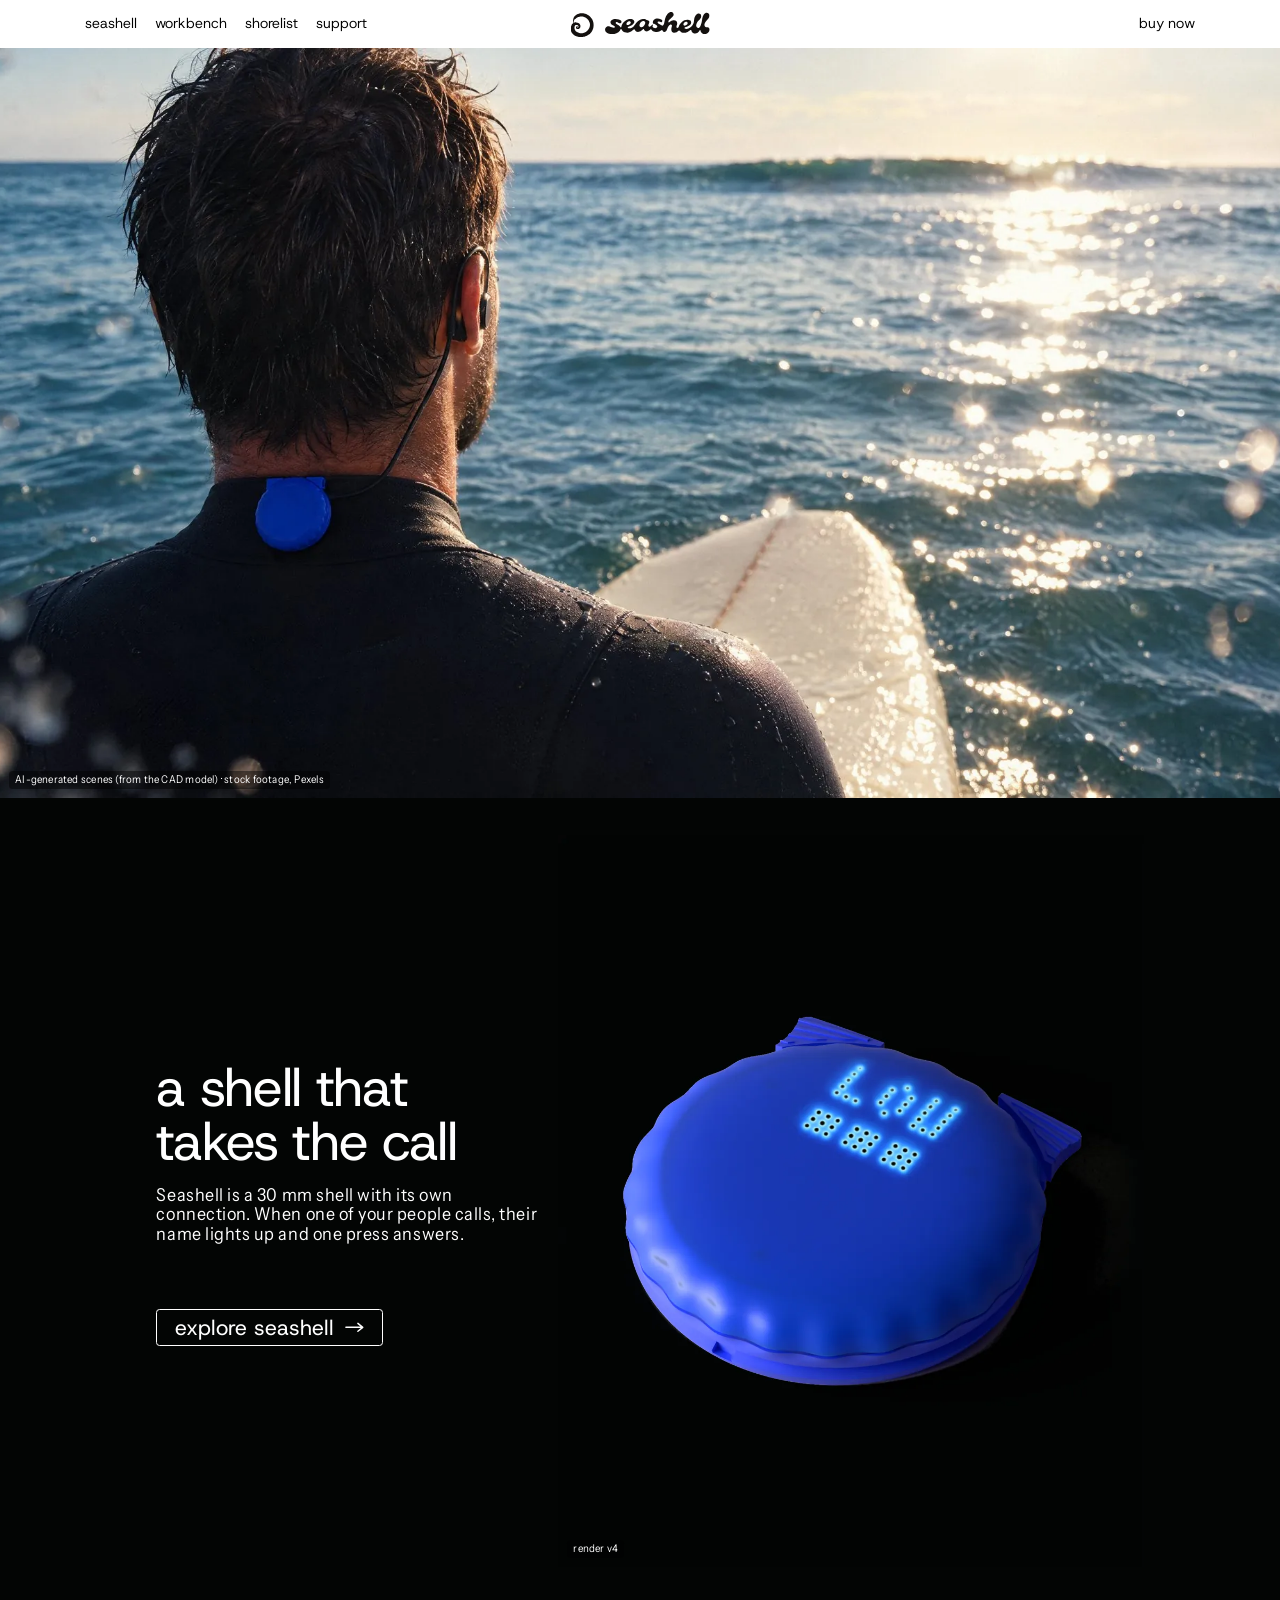
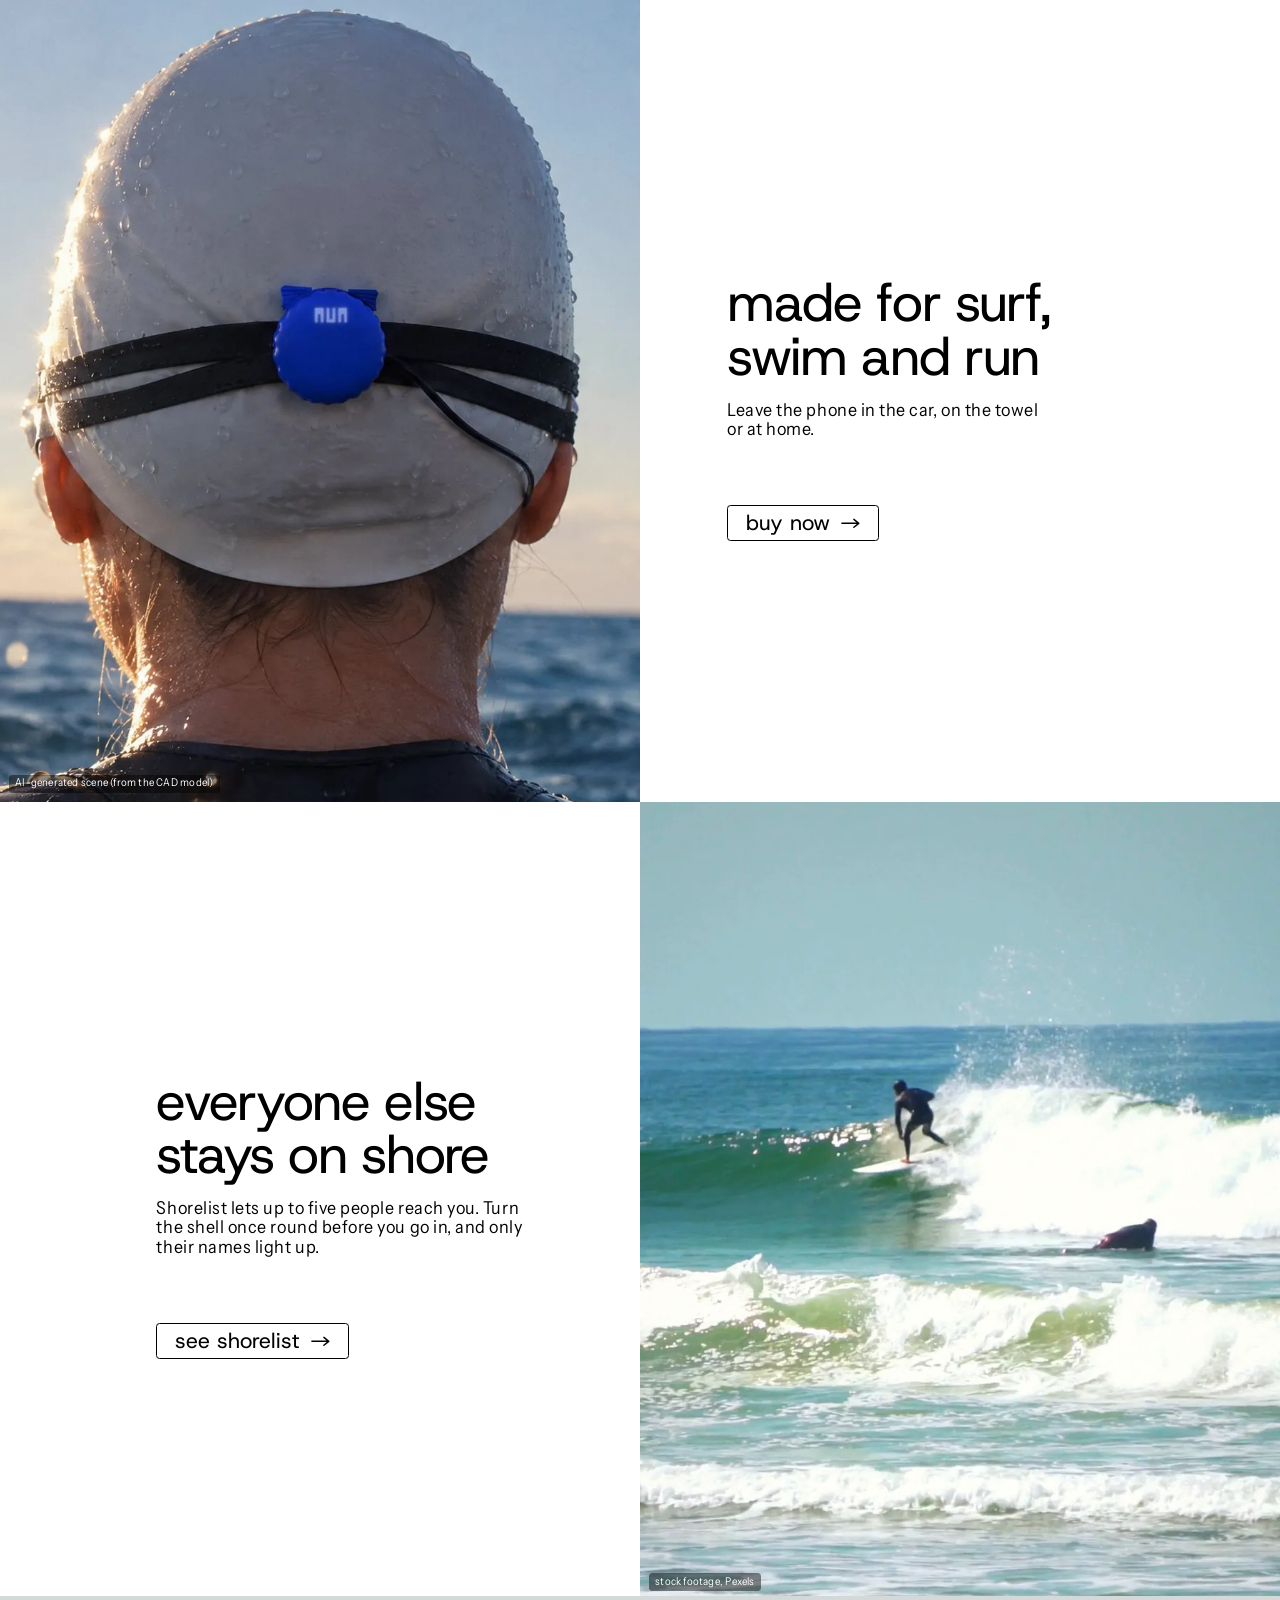
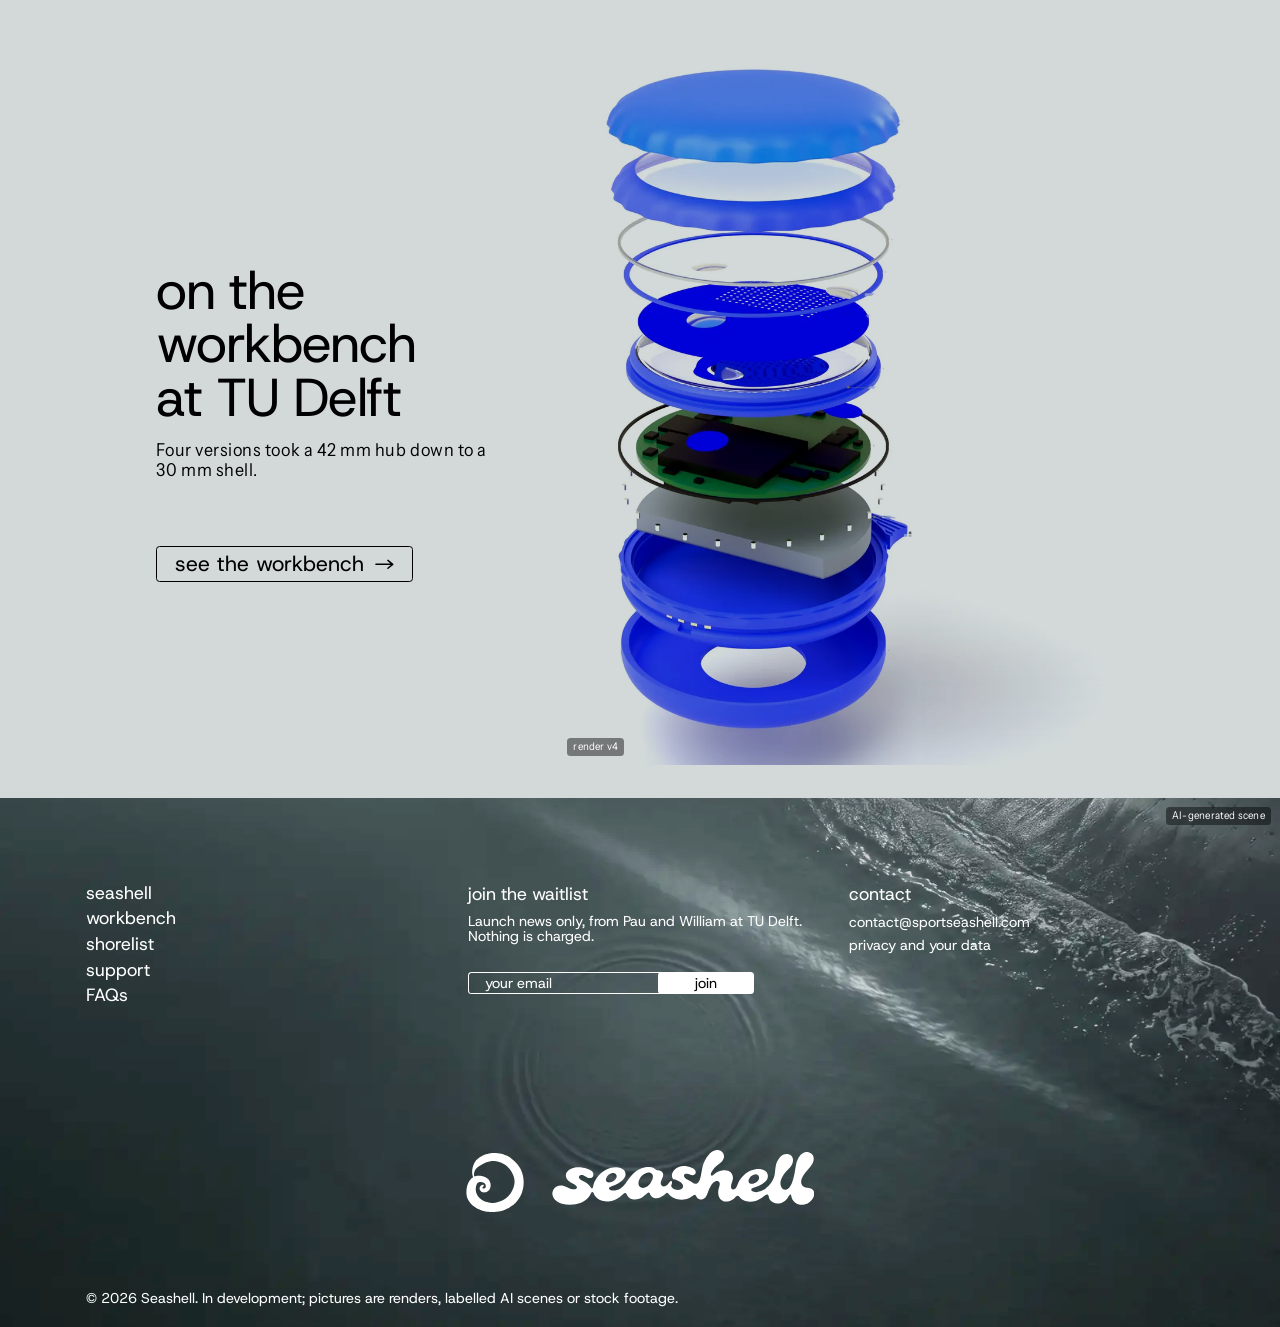
==== index.html @ b4db190c "Site v1 polish: product-first hero, v4 moves, palm still, privacy note, contact, og/404/favicon Co-A" ====
<!doctype html>
<html lang="en">
<head>
<meta charset="utf-8">
<meta name="viewport" content="width=device-width, initial-scale=1">
<title>Seashell, a shell that takes the call</title>
<meta name="description" content="A 30 mm shell with its own connection: calls from the people you name, a help call that rings the contact you chose, music. Made for surf, swim and run. In development at TU Delft.">
<meta property="og:type" content="website">
<meta property="og:site_name" content="Seashell">
<meta property="og:url" content="http://sportseashell.com/">
<meta property="og:title" content="Seashell, a shell that takes the call">
<meta property="og:description" content="A 30 mm shell with its own connection: calls from the people you name, a help call that rings the contact you chose, music. Made for surf, swim and run. In development at TU Delft.">
<meta property="og:image" content="http://sportseashell.com/img/og.jpg">
<meta property="og:image:width" content="1200">
<meta property="og:image:height" content="630">
<meta property="og:image:alt" content="A surfer from behind, the Seashell on his wetsuit collar with NOOR lit in its dots (AI-generated scene from our CAD model)">
<meta name="twitter:card" content="summary_large_image">
<link rel="icon" href="brand/favicon.ico" sizes="16x16 32x32 48x48">
<link rel="icon" href="brand/favicon.svg" type="image/svg+xml">
<link rel="apple-touch-icon" href="brand/apple-touch-180.png">
<link rel="preconnect" href="https://fonts.googleapis.com">
<link rel="preconnect" href="https://fonts.gstatic.com" crossorigin>
<link rel="stylesheet" href="https://fonts.googleapis.com/css2?family=Host+Grotesk:wght@300..800&family=Instrument+Sans:ital,wdth,wght@0,75..100,400..700&display=swap">
<link rel="stylesheet" href="css/site.css">
<link rel="stylesheet" href="css/pages.css">
<script src="js/config.js"></script>
<script src="js/store.js"></script>
</head>
<body data-view="home">
<div class="veil" aria-hidden="true"></div>
<a class="skip" href="#main">Skip to content</a>
<header class="hd">
  <nav class="nav" aria-label="Site">
    <a href="seashell.html" >seashell</a>
    <a href="workbench.html" >workbench</a>
    <a href="shorelist.html" >shorelist</a>
    <a href="support.html" >support</a>
  </nav>
  <a class="logo" href="index.html" aria-label="Seashell, home"><img src="brand/lockup.svg" alt="" width="156" height="28"></a>
  <a class="buy" href="#waitlist" data-buy="nav">buy now</a>
</header>
<div class="mh">
  <div class="mbar" aria-live="polite"><span>designed in Delft</span><span hidden>waitlist only, nothing charged</span></div>
  <div class="mhead">
    <button class="burger" type="button" aria-label="menu" aria-expanded="false" aria-controls="menu">
      <svg viewBox="0 0 24 18" aria-hidden="true"><path d="M1 1h22M1 9h22M1 17h22" stroke="currentColor" stroke-width="1.6" stroke-linecap="round"/></svg>
    </button>
    <a class="logo" href="index.html" aria-label="Seashell, home"><img src="brand/lockup.svg" alt="" width="156" height="28"></a>
    <a class="buy" href="#waitlist" data-buy="nav">buy</a>
  </div>
</div>
<main id="main" class="site">
<section class="sec" id="hero" style="--sh:898; --mh:728">
  <h1 class="sr">Seashell, a shell that takes the call</h1>
  <div class="hero-poster" data-film="hero">
    <img class="only-d" src="img/home-hero.webp" alt="A surfer from behind in the sea, the shell on his wetsuit collar" width="1920" height="1080" fetchpriority="high">
    <img class="only-m" src="img/home-hero-m.webp" alt="The same surfer, upright" width="720" height="1280">
    <video class="hero-film" data-hero autoplay muted loop playsinline preload="auto" aria-label="Silent film, 14 seconds: NOOR, MUM and JO light up on the shells of a surfer, a swimmer and a runner; one press answers each call; the surfer rides his wave and the swimmer swims on. Everyone else stays on shore.">
      <source src="media/hero-loop-m.mp4" type="video/mp4" media="(max-width: 989px)">
      <source src="media/hero-loop.mp4" type="video/mp4">
    </video>
    <span class="lab">AI-generated scenes (from the CAD model) · stock footage, Pexels</span>
  </div>
</section>

<section class="sec door dark" id="door-1" style="--sh:902; --mh:724">
  <div class="a noh copy" style="--x:176; --y:296; --w:430; --hw:424; --pw:429">
    <h2 class="h60 m40">a shell that takes the call</h2>
    <p class="b20 only-d">Seashell is a 30 mm shell with its own connection. When one of your people calls, their name lights up and one press answers.</p>
    <a class="cta" href="seashell.html">explore seashell <svg class="arw" viewBox="0 0 22 12" aria-hidden="true"><path d="M1 6h18.5M14.5 1.5 20 6l-5.5 4.5" fill="none" stroke="currentColor" stroke-width="1.6" stroke-linecap="round" stroke-linejoin="round"/></svg></a>
  </div>
  <div class="a pic-side" style="--x:628; --y:41; --w:659; --h:824">
    <img src="img/home-door1.webp" alt="The shell from three quarters, a name lit in its hidden dots" width="1100" height="1375" loading="lazy">
    <span class="lab">render v4</span>
  </div>
</section>

<section class="sec door" id="door-2" style="--sh:902; --mh:868">
  <div class="a noh copy" style="--x:818; --y:311; --w:372; --hw:372; --pw:372">
    <h2 class="h60">made for surf, swim and run</h2>
    <p class="b20">Leave the phone in the car, on the towel or at home.</p>
    <a class="cta only-d" href="#waitlist" data-buy="door-2">buy now <svg class="arw" viewBox="0 0 22 12" aria-hidden="true"><path d="M1 6h18.5M14.5 1.5 20 6l-5.5 4.5" fill="none" stroke="currentColor" stroke-width="1.6" stroke-linecap="round" stroke-linejoin="round"/></svg></a>
  </div>
  <div class="a pic-side" style="--x:0; --y:0; --w:720; --h:902">
    <img class="only-d" src="img/home-door2.webp" alt="A swimmer from behind in the sea at sunrise, MUM on the shell on her goggle strap" width="900" height="1125" loading="lazy">
    <img class="only-m" src="img/home-door2-m.webp" alt="The same swimmer, cut upright" width="800" height="1509" loading="lazy">
    <span class="lab">AI-generated scene (from the CAD model)</span>
  </div>
  <a class="cta only-m cta-m" href="#waitlist" data-buy="door-2">buy now <svg class="arw" viewBox="0 0 22 12" aria-hidden="true"><path d="M1 6h18.5M14.5 1.5 20 6l-5.5 4.5" fill="none" stroke="currentColor" stroke-width="1.6" stroke-linecap="round" stroke-linejoin="round"/></svg></a>
</section>

<section class="sec door over centre" id="door-3" style="--sh:894; --mh:580">
  <div class="a noh copy" style="--x:176; --y:307; --w:503; --hw:503; --pw:429">
    <h2 class="h60"><span class="only-d">everyone else stays on shore</span><span class="only-m">shorelist</span></h2>
    <p class="b20"><span class="only-d">Shorelist lets up to five people reach you. Turn the shell once round before you go in, and only their names light up.</span><span class="only-m">Name up to five people. Only they get through; everyone else stays on shore.</span></p>
    <a class="cta" href="shorelist.html">see shorelist <svg class="arw" viewBox="0 0 22 12" aria-hidden="true"><path d="M1 6h18.5M14.5 1.5 20 6l-5.5 4.5" fill="none" stroke="currentColor" stroke-width="1.6" stroke-linecap="round" stroke-linejoin="round"/></svg></a>
  </div>
  <div class="a pic-side" style="--x:720; --y:-2; --w:720; --h:900">
    <img class="only-d" src="img/home-door3.webp" alt="A surfer rides a small clean wave, far out" width="1000" height="1250" loading="lazy">
    <img class="only-m" src="img/home-door3-m.webp" alt="A surfer on a small clean wave" width="900" height="675" loading="lazy">
    <span class="lab">stock footage, Pexels</span>
  </div>
</section>

<section class="sec door grey" id="door-4" style="--sh:902; --mh:652">
  <div class="a noh copy" style="--x:176; --y:301; --w:432; --hw:432; --pw:372">
    <h2 class="h60 m40"><span class="only-d">on the workbench at TU Delft</span><span class="only-m">made at TU Delft</span></h2>
    <p class="b20 only-d">Four versions took a 42 mm hub down to a 30 mm shell.</p>
    <a class="cta" href="workbench.html"><span class="only-d">see the workbench</span><span class="only-m">look inside</span> <svg class="arw" viewBox="0 0 22 12" aria-hidden="true"><path d="M1 6h18.5M14.5 1.5 20 6l-5.5 4.5" fill="none" stroke="currentColor" stroke-width="1.6" stroke-linecap="round" stroke-linejoin="round"/></svg></a>
  </div>
  <div class="a pic-side" style="--x:628; --y:41; --w:659; --h:824">
    <img class="only-d" src="img/home-door4.webp" alt="The shell taken apart: cap, window, board, cell and body in a column" width="1000" height="1250" loading="lazy">
    <img class="only-m" src="img/home-door4-m.webp" alt="The shell taken apart, upright" width="700" height="1244" loading="lazy">
    <span class="lab">render v4</span>
  </div>
</section>
</main>
<footer class="ft ">
  <img class="bg" src="img/footer.webp" alt="" loading="lazy" width="1600" height="1067">
  <div class="shade"></div>
  <span class="lab top right">AI-generated scene</span>
  <nav class="links" aria-label="Footer">
    <a href="seashell.html">seashell</a>
    <a href="workbench.html">workbench</a>
    <a href="shorelist.html">shorelist</a>
    <a href="support.html">support</a>
    <a href="faqs.html">FAQs</a>
  </nav>
  <div class="col2">
    <h2>join the waitlist</h2>
    <p class="line"><span class="only-d">Launch news only, from Pau and William at TU Delft. Nothing is charged.</span><span class="only-m">Launch news only, from Pau and William at TU Delft.</span></p>
    <form class="ft-form" novalidate>
      <label class="sr" for="ft-email">your email</label>
      <input id="ft-email" name="email" type="email" autocomplete="email" inputmode="email" placeholder="your email" required>
      <p class="hp" aria-hidden="true"><label for="ft-website">Leave this empty</label><input id="ft-website" name="website" type="text" tabindex="-1" autocomplete="off"></p>
      <button type="submit">join</button>
    </form>
    <p class="msg" role="status" aria-live="polite"></p>
  </div>
  <div class="col3">
    <h2>contact</h2>
    <div class="legal">
      <a class="only-d" href="mailto:contact@sportseashell.com">contact@sportseashell.com</a>
      <a href="#yourdata" data-yourdata>privacy and your data</a>
    </div>
  </div>
  <a class="lock" href="index.html" aria-label="Seashell, home"><img src="brand/lockup-white.svg" alt="" width="391" height="70" loading="lazy"></a>
  <small>© 2026 Seashell. In development; pictures are renders, labelled AI scenes or stock footage.</small>
</footer>
<div class="menu" id="menu" role="dialog" aria-modal="true" aria-label="menu" hidden>
  <div class="back" data-menu-close></div>
  <div class="panel">
    <button class="close" type="button" aria-label="close" data-menu-close>
      <svg viewBox="0 0 22 22" aria-hidden="true"><path d="M2 2l18 18M20 2L2 20" stroke="currentColor" stroke-width="1.5" stroke-linecap="round"/></svg>
    </button>
    <ul>
      <li><a href="seashell.html">seashell</a></li>
      <li><a href="workbench.html">workbench</a></li>
      <li><a href="shorelist.html">shorelist</a></li>
      <li><a href="journal/index.html">journal</a></li>
      <li><a href="support.html">support</a></li>
    </ul>
  </div>
</div>
<dialog class="box" id="waitlist" aria-labelledby="soon-title">
  <div class="in">
    <div class="top">
      <h2 class="h32" id="soon-title">coming soon</h2>
      <button class="x" type="button" data-close aria-label="close"><svg viewBox="0 0 18 18" aria-hidden="true"><path d="M2 2l14 14M16 2L2 16" stroke="currentColor" stroke-width="1.6" stroke-linecap="round"/></svg></button>
    </div>
    <p class="lead b18">Seashell is in development. Pre-order is planned for 2027, after the sea test and the supplier quotes. Leave your email and we tell you first.</p>
    <form id="waitlist-form" method="post" novalidate>
      <label for="email">email</label>
      <div class="row">
        <input class="field" id="email" name="email" type="email" autocomplete="email" inputmode="email" required aria-describedby="waitlist-msg" placeholder="name@example.com">
        <button class="btn-buy" type="submit">join the waitlist</button>
      </div>
      <p class="hp" aria-hidden="true"><label for="website">Leave this empty</label><input id="website" name="website" type="text" tabindex="-1" autocomplete="off"></p>
      <p class="msg" id="waitlist-msg" role="status" aria-live="polite"></p>
    </form>
    <noscript><p class="b16">The waitlist form needs JavaScript. Turn it on and reload this page to join.</p></noscript>
    <p class="consent">Pau Adell and William Roskaer (Seashell, TU Delft) store your email, the time, your browser and the page you came from, only to send launch news. Nothing is charged or sold. To see or delete your data, write to <a href="mailto:contact@sportseashell.com">contact@sportseashell.com</a>.</p>
    <div class="done">
      <h3 class="h24" tabindex="-1">You're on the list.</h3>
      <p class="b18">We write when pre-order opens. Until then, nothing.</p>
    </div>
  </div>
</dialog>
<dialog class="box" id="yourdata" aria-labelledby="yd-title">
  <div class="in">
    <div class="top">
      <h2 class="h32" id="yd-title">your data</h2>
      <button class="x" type="button" data-close aria-label="close"><svg viewBox="0 0 18 18" aria-hidden="true"><path d="M2 2l14 14M16 2L2 16" stroke="currentColor" stroke-width="1.6" stroke-linecap="round"/></svg></button>
    </div>
    <p class="b18">Pau Adell and William Roskaer (Seashell, TU Delft) store your email, the time, your browser and the page you came from, only to send launch news. Nothing is charged or sold.</p>
    <p class="b18">To see or delete your data, write to <a href="mailto:contact@sportseashell.com">contact@sportseashell.com</a>.</p>
    <p class="consent">Page views and buy-now clicks are counted without your name and without cookies, in our database (Supabase): the page, the link you came from and its campaign tags, your browser, its language and window size, and a random number for this visit. The fonts load from Google Fonts.</p>
  </div>
</dialog>
<script src="js/main.js"></script>
</body>
</html>
---- css/site.css ----
/* Seashell site v1 (step 897). Written from scratch to the layout measurements of step 895.
   Own code, text, pictures and fonts.

   Units: 1rem = 10px on the design frames. Desktop (>= 990px) is a 1440 frame that scales with the
   window (1rem = 100vw / 144); phone (< 990px) is a 390 frame, at most 440 wide (1rem = width / 39).
   Desktop placement: elements with class .a sit on the frame at --x / --y (rem from the section's
   top-left) with width --w and height --h, as the measured boxes did. On the phone the same elements
   flow in reading order; .ma places one absolutely with --mx / --my / --mw / --mh. */

:root {
  --black: #000000;          /* text, lines, buttons (measured) */
  --white: #FFFFFF;          /* page, header (measured) */
  --dark: #030504;           /* the dark door (measured) */
  --film: #111111;           /* film band (measured) */
  --grey-door: #D3D9D9;      /* design door, desktop (measured) */
  --grey-door-m: #D5DBDB;    /* design door, phone (measured) */
  --rule: #777777;           /* spec rules (measured) */
  --meta: #595959;           /* small metadata (measured) */
  --quiet: #707070;          /* inactive titles (measured) */
  --panel: #EEEEEE;          /* panels (measured) */
  --swatch-line: #D9D9D9;    /* swatch hairline (measured) */
  --accent: #2B4DFF;         /* berry: the one accent colour */
  --glow: #C4C7FF;           /* lit dots on berry (BRAND.md) */
  --nb: "Host Grotesk", Arial, sans-serif;      /* for NB International Pro (SPEC.md 5) */
  --pp: "Instrument Sans", Arial, sans-serif;   /* for PP Neue Montreal, at 92 % width */
  --ease: cubic-bezier(0.22, 0.61, 0.36, 1);
  --ease-drawer: cubic-bezier(0.22, 1, 0.36, 1);
}

*, *::before, *::after { box-sizing: border-box; }
html { font-size: 10px; -webkit-text-size-adjust: 100%; }
@media (min-width: 990px) { html { font-size: calc(100vw / 144); } }
@media (max-width: 989px) { html { font-size: calc(min(100vw, 440px) / 39); } }

body {
  margin: 0; background: var(--white); color: var(--black);
  font-family: var(--pp); font-stretch: 92%; font-weight: 400; font-size: 1.6rem; line-height: 1.2;
  -webkit-font-smoothing: antialiased; overflow-x: clip;
}
img, video, svg { display: block; max-width: none; }
a { color: inherit; text-decoration: none; }
button { font: inherit; color: inherit; background: none; border: 0; padding: 0; cursor: pointer; }
h1, h2, h3, h4, p, ul, ol, figure, blockquote, dl, dd { margin: 0; padding: 0; }
ul, ol { list-style: none; }
.sr { position: absolute !important; width: 1px; height: 1px; overflow: hidden; clip: rect(0 0 0 0); white-space: nowrap; }
.skip { position: absolute; left: -999rem; top: 0; z-index: 2000; background: var(--black); color: var(--white); padding: 1rem 1.6rem; font: 400 1.5rem var(--nb); }
.skip:focus { left: 1rem; top: 1rem; }
:focus-visible { outline: 2px solid var(--accent); outline-offset: 2px; }

/* ---------- type (SPEC.md 4; NB -> Host Grotesk, PP -> Instrument Sans 92 %) ---------- */
.h120 { font: 400 12rem/0.9 var(--nb); letter-spacing: -0.03em; }
.h100 { font: 350 10rem/0.9 var(--nb); letter-spacing: -0.05em; }
.h80  { font: 350 8rem/0.9 var(--nb); letter-spacing: -0.05em; }
.h60  { font: 400 6rem/1 var(--nb); letter-spacing: -0.025em; }
.h60l { font: 350 6rem/0.9 var(--nb); letter-spacing: -0.025em; }
.h40  { font: 400 4rem/1 var(--nb); letter-spacing: -0.025em; }
.h40l { font: 350 4rem/1 var(--nb); letter-spacing: -0.03em; }
.h32  { font: 400 3.2rem/1 var(--nb); }
.h30  { font: 400 3rem/1.1 var(--nb); }
.h30l { font: 300 3rem/1.2 var(--nb); letter-spacing: -0.025em; }
.h30b { font: 350 3rem/1 var(--nb); letter-spacing: -0.025em; }
.h28  { font: 400 2.8rem/1 var(--nb); letter-spacing: -0.025em; }
.h24  { font: 400 2.4rem/1.1 var(--nb); }
.h24l { font: 350 2.4rem/1.1 var(--nb); }
.h24t { font: 300 2.4rem/1 var(--nb); }
.b20  { font-family: var(--pp); font-stretch: 92%; font-size: 2rem; line-height: 1.1; letter-spacing: 0.03em; }
.b18  { font-family: var(--pp); font-stretch: 92%; font-size: 1.8rem; line-height: 1.2; letter-spacing: 0.033em; }
.b16  { font-family: var(--pp); font-stretch: 92%; font-size: 1.6rem; line-height: 1.2; letter-spacing: 0.02em; }
.n18  { font: 400 1.8rem/1.1 var(--nb); letter-spacing: 0.033em; }
.n16  { font: 400 1.6rem/1.1 var(--nb); }
.count { font: 400 1.4rem/1.214 var(--nb); letter-spacing: 0.17em; }
.k    { font-family: var(--pp); font-stretch: 92%; font-size: 1.4rem; line-height: 1.5; letter-spacing: 0.043em; color: var(--meta); }
.white { color: var(--white); }
.u { text-decoration: underline; text-underline-offset: 0.25em; text-decoration-thickness: 1px; }
/* no single word alone on a last line (review-v4, fix 9): headings balance their lines, text avoids short last lines */
h1, h2, h3 { text-wrap: balance; }
p, li, dd, figcaption { text-wrap: pretty; }
/* the desktop worn heading's second line sits just above the rail: balanced, it would reach the first picture */
@media (min-width: 990px) { .worn h2 { text-wrap: wrap; } }
/* the phone titles are a 60 px span inside an h80 / h100 heading; the heading's own 72 to 90 px strut set the line
   pitch, so give the heading the span's size and leading (review-v4, fix 4: 60 px at 0.9, as the spec's phone titles) */
@media (max-width: 989px) {
  .h80:has(> span.h60), .h100:has(> span.h60) { font-size: 6rem; line-height: 0.9; }
}

/* ---------- visibility per frame ---------- */
@media (min-width: 990px) { .only-m { display: none !important; } }
@media (max-width: 989px) { .only-d { display: none !important; } }

/* ---------- the frames ---------- */
.site { position: relative; }
@media (max-width: 989px) { .site { max-width: 39rem; margin: 0 auto; } }
.sec { position: relative; overflow: clip; }
/* --sh, --x, --y, --w, --h are the measured px at 1440 (1 px = 0.1rem on the frame) */
@media (min-width: 990px) {
  .sec { height: calc(var(--sh) * 0.1rem); }
  .sec.auto { height: auto; min-height: calc(var(--sh) * 0.1rem); }
  .a { position: absolute; left: calc(var(--x, 0) * 0.1rem); top: calc(var(--y, 0) * 0.1rem);
       width: calc(var(--w) * 0.1rem); height: calc(var(--h) * 0.1rem); }
  .a.r { left: auto; right: calc(var(--x) * 0.1rem); }
  .a.noh { height: auto; }
  .fill { position: absolute; inset: 0; width: 100%; height: 100%; }
}
@media (max-width: 989px) {
  .sec { min-height: calc(var(--mh, 0) * 0.1rem); }
  .ma { position: absolute; left: calc(var(--mx, 0) * 0.1rem); top: calc(var(--my, 0) * 0.1rem);
        width: calc(var(--mw) * 0.1rem); height: calc(var(--mhh) * 0.1rem); }
  .mfill { position: absolute; inset: 0; width: 100%; height: 100%; }
  .gut { padding-left: 1.77rem; padding-right: 1.77rem; }
}
.cover { object-fit: cover; width: 100%; height: 100%; }
.contain { object-fit: contain; width: 100%; height: 100%; }
.pic { position: relative; overflow: hidden; background: var(--panel); }
/* a placed picture keeps its measured box on the desktop frame: .pic (and .rail, .phone-sketch, .buybox .slides)
   come after .a with the same weight and would put it back into the flow (review-v2, fix 1) */
@media (min-width: 990px) { .sec .a.pic, .sec .a.rail, .sec .a.phone-sketch { position: absolute; } }
.pic > img, .pic > video { width: 100%; height: 100%; object-fit: cover; }
.pic.dark { background: var(--film); }
.pic.none { background: transparent; }

/* every picture says what it is (fit map rule 4) */
.lab { position: absolute; left: 1rem; bottom: 1rem; z-index: 2; padding: 0.3rem 0.7rem; border-radius: 0.4rem;
       background: rgba(0, 0, 0, 0.45); color: var(--white); font: 400 1.2rem/1.2 var(--pp); font-stretch: 92%; letter-spacing: 0.02em; pointer-events: none; }
.lab.top { bottom: auto; top: 1rem; }
.lab.right { left: auto; right: 1rem; }
@media (max-width: 989px) { .lab { font-size: 1.1rem; left: 0.8rem; bottom: 0.8rem; } }

/* lazy pictures fade in (0.3 s) and pulse while loading (2 s), as measured */
.js img[loading="lazy"] { opacity: 0; transition: opacity 0.3s ease-in-out; }
.js img[loading="lazy"].is-in { opacity: 1; }
.js .pic.is-loading { animation: pulse 2s ease-in-out infinite; }
@keyframes pulse { 50% { background-color: #e4e4e4; } }

/* ---------- controls (SPEC.md 8) ---------- */
.cta { display: inline-flex; align-items: center; gap: 1.2rem; height: 4.1rem; padding: 0 2rem; border: 1px solid currentColor;
       border-radius: 0.4rem; font: 400 2.4rem/1 var(--nb); white-space: nowrap; }
.cta .arw { width: 2.2rem; height: 1.2rem; flex: none; }
@media (max-width: 989px) { .cta { height: 3.9rem; } }
/* no width here: on the desktop frame .a gives the measured --w (step 898, fix 1); the phone rules set their own */
.btn-buy { display: flex; align-items: center; justify-content: center; height: 4.19rem; border-radius: 0.4rem;
           background: var(--black); color: var(--white); font: 400 2.4rem/1 var(--nb); }
.btn-fill { display: inline-flex; align-items: center; height: 4.81rem; padding: 0 3rem; background: var(--black); color: var(--white); font: 400 2.4rem/1 var(--nb); }
@media (max-width: 989px) { .btn-fill { height: 4.1rem; padding: 0 2rem; font-size: 1.8rem; } }
.btn-up { display: inline-flex; align-items: center; justify-content: center; height: 4.81rem; padding: 0 1.6rem; border: 1px solid var(--black); font: 400 2.4rem/1 var(--nb); white-space: nowrap; }
@media (min-width: 990px) { .a.btn-up { width: auto; } }   /* one line, as wide as its words (review-v2, fix 7) */
@media (max-width: 989px) { .btn-up { height: 4.43rem; } }
.arrows { display: flex; align-items: center; gap: 4.4rem; }
.arrows button { width: 4.2rem; height: 3.6rem; display: grid; place-items: center; }
.arrows button svg { width: 4rem; height: 3.6rem; }
.arrows button[disabled] { opacity: 0.25; cursor: default; }

/* ---------- desktop header (54 px, fixed, never hides) ---------- */
.hd { position: fixed; top: 0; left: 0; right: 0; height: 5.4rem; background: var(--white); z-index: 1100; }
.hd .nav { position: absolute; left: 9.6rem; top: 1.4rem; display: flex; gap: 2rem; }
.hd .nav a, .hd .buy { font: 350 1.6rem/2.6rem var(--nb); }
.hd .nav a[aria-current="page"] { text-decoration: underline; text-underline-offset: 0.3em; text-decoration-thickness: 1px; }
.hd .logo { position: absolute; left: 50%; top: 1.35rem; width: 15.6rem; height: 2.8rem; transform: translateX(-50%); }
.hd .logo img { width: 100%; height: 100%; }
.hd .buy { position: absolute; right: 9.6rem; top: 0.5rem; height: 4.4rem; line-height: 4.4rem; }
@media (max-width: 989px) { .hd { display: none; } }

/* ---------- phone header: bar 48.8 px, header 61.2 px (sticky) ---------- */
.mh { display: none; }
@media (max-width: 989px) {
  .mh { display: contents; }
  .mbar { position: relative; height: 4.88rem; background: var(--black); color: var(--white); font: 350 1.6rem/1 var(--nb); }
  .mbar span { position: absolute; inset: 0; display: grid; place-items: center; transition: opacity 0.4s ease; }
  .mbar span[hidden] { display: grid; opacity: 0; }
  .mhead { position: sticky; top: 0; z-index: 1100; height: 6.12rem; background: var(--white); }
  .burger { position: absolute; left: 1.77rem; top: 1.11rem; width: 3.9rem; height: 3.9rem; display: grid; place-items: center start; }
  .burger svg { width: 2.4rem; height: 1.8rem; }
  .mhead .logo { position: absolute; left: 50%; top: 1.66rem; width: 15.6rem; height: 2.8rem; transform: translateX(-50%); }
  .mhead .logo img { width: 100%; height: 100%; }
  .mhead .buy { position: absolute; right: 1.77rem; top: 1.11rem; height: 3.9rem; line-height: 3.9rem; font: 400 2.4rem/3.9rem var(--nb); }
}

/* the menu drawer: 0.42 s slide, backdrop 0.34 s, links 0.24 / 0.34 s after 0.1 s */
.menu { position: fixed; inset: 0; z-index: 1300; visibility: hidden; transition: visibility 0s linear 0.42s; }
.menu.is-open { visibility: visible; transition: none; }
.menu .back { position: absolute; inset: 0; background: rgba(0, 0, 0, 0.5); opacity: 0; transition: opacity 0.34s ease; }
.menu .panel { position: absolute; left: 0; top: 0; bottom: 0; width: min(31.3rem, 80vw); background: var(--white); transform: translateX(-100%); transition: transform 0.42s var(--ease); }
.menu.is-open .back { opacity: 1; }
.menu.is-open .panel { transform: none; }
.menu .close { position: absolute; right: 2.6rem; top: 7.4rem; width: 3.8rem; height: 3.8rem; display: grid; place-items: center; }
.menu .close svg { width: 2.2rem; height: 2.2rem; }
.menu ul { position: absolute; left: 4.4rem; top: 22rem; display: grid; gap: 1.36rem; opacity: 0; transform: translateX(-1.2rem); transition: opacity 0.24s ease 0.1s, transform 0.34s var(--ease) 0.08s; }
.menu.is-open ul { opacity: 1; transform: none; }
.menu ul a { font: 400 2.4rem/2.64rem var(--nb); }

/* ---------- backstage header (journal, evolution): 68 px, hides on the way down ---------- */
.bh { position: sticky; top: 0; z-index: 1100; height: 6.8rem; background: var(--white); transition: transform 0.3s var(--ease); }
.bh.is-hidden { transform: translateY(-100%); }
.bh .logo { position: absolute; left: 2.1rem; top: 3.6rem; width: 15.6rem; height: 2.8rem; }
.bh .logo img { width: 100%; height: 100%; }
.bh nav { position: absolute; left: 50%; top: 3.8rem; transform: translateX(-50%); display: flex; gap: 2.4rem; }
.bh nav a { font: 400 1.8rem/1.6rem var(--nb); }
.bh .burger, .bh .buy { display: none; }
/* on the phone the backstage header is menu, lockup, buy (step 898, fix 11) */
@media (max-width: 989px) {
  .bh { height: 7.9rem; }
  .bh .logo { left: 50%; top: 2.55rem; width: 15.6rem; height: 2.8rem; transform: translateX(-50%); }
  .bh nav { display: none; }
  .bh .burger { display: grid; position: absolute; left: 1.77rem; top: 2rem; width: 3.9rem; height: 3.9rem; place-items: center start; }
  .bh .burger svg { width: 2.4rem; height: 1.8rem; }
  .bh .buy { display: block; position: absolute; right: 1.77rem; top: 2rem; height: 3.9rem; font: 400 2.4rem/3.9rem var(--nb); }
}

/* ---------- footer: 595 px desktop, 897 px phone ---------- */
.ft { position: relative; overflow: clip; color: var(--white); background: var(--film); }
.ft .bg { position: absolute; inset: 0; width: 100%; height: 100%; object-fit: cover; filter: brightness(1.7) contrast(0.92); }   /* the night still lifted to a misty grey-teal (step 898, fix 6) */
.ft .shade { position: absolute; inset: 0; background: rgba(0, 0, 0, 0.12); }
.ft a, .ft p, .ft h2, .ft form, .ft .lock, .ft small { position: absolute; }
.ft .links a { position: static; display: block; }
.ft .links { position: absolute; }
.ft h2 { font: 400 2rem/1.1 var(--nb); }
.ft .line { font: 400 1.6rem/1.1 var(--nb); }
.ft form { display: flex; }
.ft input[type=email] { width: 21.79rem; height: 2.5rem; border: 1px solid var(--white); border-right: 0; border-radius: 0.4rem 0 0 0.4rem; background: transparent; color: var(--white);
                        font: 400 1.6rem/1 var(--nb); padding: 0 1.8rem; outline-offset: 0; }
.ft input::placeholder { color: var(--white); opacity: 1; }
.ft button { width: 10.84rem; height: 2.5rem; border-radius: 0.4rem; background: var(--white); color: var(--black); font: 400 1.6rem/1 var(--nb); margin-left: -0.4rem; }
.ft .msg { position: absolute; font: 400 1.4rem/1.2 var(--pp); }
.ft .hp { position: absolute; left: -999rem; }
.ft .lock { left: 50%; transform: translateX(-50%); }
.ft .lock img { width: 100%; height: 100%; }
.ft small { font: 400 1.6rem/1 var(--nb); }
@media (min-width: 990px) {
  .ft { height: 59.5rem; }
  .ft .links { left: 9.63rem; top: 9.73rem; display: grid; gap: 0.96rem; }
  .ft .links a { font: 400 2rem/1.93rem var(--nb); }
  .ft .col2 h2 { left: 52.65rem; top: 9.73rem; }
  .ft .col2 .line { left: 52.65rem; top: 13rem; width: 38.5rem; }
  .ft .col2 form { left: 52.65rem; top: 19.57rem; }
  .ft .col2 .msg { left: 52.65rem; top: 22.8rem; width: 38rem; }
  .ft .col3 h2 { left: 95.49rem; top: 9.73rem; }
  .ft .col3 .legal { position: absolute; left: 95.49rem; top: 13.19rem; display: grid; gap: 0.9rem; }
  .ft .col3 .legal a { position: static; font: 400 1.6rem/1.6rem var(--nb); }
  .ft .lock { top: 39.55rem; width: 39.1rem; height: 7rem; }
  .ft small { left: 9.63rem; top: 55.4rem; }
  /* the FAQ view's shorter footer: sign-up on the left, no legal column */
  .ft.faq .col2 h2 { left: 9.63rem; top: 11.8rem; }
  .ft.faq .col2 .line { left: 9.63rem; top: 15rem; }
  .ft.faq .col2 form { left: 9.63rem; top: 20.58rem; }
  .ft.faq .col2 .msg { left: 9.63rem; top: 23.6rem; }
  .ft.faq .links { top: 27.3rem; }
  .ft.faq .links a { text-decoration: underline; text-underline-offset: 0.2em; text-decoration-thickness: 1px; }
  .ft.faq .lock { left: 52.32rem; transform: none; top: 23.9rem; }
}
@media (max-width: 989px) {
  .ft { height: 89.7rem; }
  .ft .lock { top: 19.6rem; width: 22.5rem; height: 4rem; }
  .ft .col2 h2 { left: 1.77rem; top: 36.7rem; font: 400 3rem/1.1 var(--nb); letter-spacing: -0.025em; }
  .ft .col2 .line { left: 1.77rem; top: 40.9rem; width: 35.45rem; font: 350 1.6rem/1.1 var(--nb); }
  .ft .col2 form { left: 1.86rem; top: 44.9rem; }
  .ft input[type=email] { width: 25.17rem; height: 3.72rem; font-size: 2rem; padding: 0 1.4rem; }
  .ft button { width: 10.3rem; height: 3.72rem; }
  .ft .col2 .msg { left: 1.77rem; top: 49.2rem; width: 35rem; }
  .ft .links { left: 1.77rem; top: 54.38rem; display: grid; gap: 1.5rem; }
  .ft .links a { font: 400 2.4rem/2.4rem var(--nb); }
  /* the phone keeps one "privacy and your data" link under the sign-up (review-v4, fix 14); the legal heading stays desktop */
  .ft .col3 h2 { display: none; }
  .ft .col3 .legal { position: absolute; left: 1.77rem; top: 76rem; }
  .ft .col3 .legal a { position: static; font: 400 1.8rem/2.4rem var(--nb); text-decoration: underline; text-underline-offset: 0.2em; text-decoration-thickness: 1px; }
  .ft small { left: 1.77rem; right: 1.77rem; top: 81.8rem; font-size: 1.42rem; line-height: 1.3; }
}
/* backstage small footer */
.fs { position: relative; height: 18.1rem; overflow: clip; background: var(--film); color: var(--white); }
.fs img { position: absolute; inset: 0; width: 100%; height: 100%; object-fit: cover; }
.fs small { position: absolute; right: 11.2rem; top: 9rem; font: 500 1.5rem/1.7 var(--pp); letter-spacing: 0.047em; }
@media (max-width: 989px) { .fs { height: 25.8rem; } .fs.short { height: 12.2rem; } .fs small { right: 7.7rem; top: 5rem; } }

/* ---------- dialogs: coming soon (the waitlist) and your data ---------- */
dialog.box { width: min(56rem, calc(100vw - 3.2rem)); max-height: calc(100vh - 3.2rem); border: 0; padding: 0; border-radius: 0.4rem; color: var(--black); background: var(--white); }
dialog.box::backdrop { background: rgba(0, 0, 0, 0.5); }
dialog.box[open] { animation: veil-in 0.26s ease; }
@keyframes veil-in { from { opacity: 0; } }
.box .in { padding: 3.2rem; display: grid; gap: 1.8rem; }
@media (max-width: 989px) { dialog.box { width: calc(min(100vw, 44rem) - 3.2rem); } .box .in { padding: 2.4rem 1.8rem; } }
.box .top { display: flex; justify-content: space-between; align-items: start; }
.box .x { width: 3.8rem; height: 3.8rem; display: grid; place-items: center; margin: -0.8rem -0.8rem 0 0; }
.box .x svg { width: 1.8rem; height: 1.8rem; }
.box .row { display: flex; gap: 1rem; }
.box label { display: block; margin-bottom: 0.8rem; font: 400 1.6rem/1 var(--nb); }   /* clear of the field's focus ring (review-v2, fix 13) */
.box .field { flex: 1; min-width: 0; height: 4.19rem; border: 1px solid var(--black); border-radius: 0.4rem; padding: 0 1.4rem; font: 400 1.8rem/1 var(--pp); font-stretch: 92%; }
.box .row .btn-buy { width: auto; padding: 0 2rem; font-size: 2rem; }
@media (max-width: 989px) { .box .row { flex-direction: column; } .box .row .btn-buy { width: 100%; } }
.box .hp { position: absolute; left: -999rem; }
.box .msg { min-height: 1.9rem; font: 400 1.6rem/1.2 var(--pp); }
.box .msg.is-error, .ft .msg.is-error { color: #B3261E; }
.ft .msg.is-error { color: #FFD7D3; }
.box .consent { font: 400 1.4rem/1.4 var(--pp); font-stretch: 92%; color: var(--meta); }
.box .done { display: none; }
.box.is-done form, .box.is-done .lead { display: none; }
.box.is-done .done { display: grid; gap: 1rem; }

/* page change: a white veil, 0.26 s */
.veil { position: fixed; inset: 0; z-index: 3000; background: var(--white); opacity: 0; pointer-events: none; transition: opacity 0.26s ease; }
.veil.is-on { opacity: 1; }

/* ---------- accordion rows (+ / -, 0.2 s / 0.35 s) ---------- */
.acc { border-bottom: 1px solid currentColor; }
.acc > button { width: 100%; display: flex; justify-content: space-between; align-items: center; gap: 1.6rem; text-align: left; padding: 0.9rem 0 0.7rem; }
.acc .pm { position: relative; width: 1.4rem; height: 1.4rem; flex: none; }
.acc .pm::before, .acc .pm::after { content: ""; position: absolute; left: 0; right: 0; top: 50%; height: 1.5px; margin-top: -0.75px; background: currentColor; transition: opacity 0.2s ease, transform 0.35s var(--ease); }
.acc .pm::after { transform: rotate(90deg); }
.acc.is-open .pm::after { transform: rotate(0deg); opacity: 0; }
.acc .body { display: grid; grid-template-rows: 0fr; transition: grid-template-rows 0.35s var(--ease); }
.acc.is-open .body { grid-template-rows: 1fr; }
.acc .body > div { overflow: hidden; }
.acc .body p { padding: 0 0 1.2rem; }

/* ---------- rails (carousels): track 0.45 s, slides cross-fade 0.32 s, captions 0.15 s ---------- */
.rail { position: relative; }
.rail .track { display: flex; transition: transform 0.45s var(--ease); will-change: transform; }
.rail .cap { transition: opacity 0.15s ease; }
.fade-set > * { transition: opacity 0.32s ease; }
.fade-set > :not(.is-on) { opacity: 0 !important; pointer-events: none; }

/* round play buttons (54 px, 58 % black fill, 82 % white ring) */
.play { position: absolute; width: 5.39rem; height: 5.39rem; border-radius: 50%; background: rgba(0, 0, 0, 0.58); box-shadow: inset 0 0 0 1px rgba(255, 255, 255, 0.82);
        display: grid; place-items: center; color: var(--white); z-index: 2; }
.play svg { width: 1.8rem; height: 1.8rem; }
@media (max-width: 989px) { .play { width: 4.96rem; height: 4.96rem; } }

/* numbered markers (64 px) */
.marker { position: absolute; width: 6.44rem; height: 6.44rem; border-radius: 50%; background: rgba(255, 255, 255, 0.82); color: var(--black);
          display: grid; place-items: center; font: 400 3.6rem/1 var(--nb); box-shadow: 0 0 0 1px rgba(0, 0, 0, 0.28); }   /* the ring shows the disc on white (review-v2, fix 13) */

/* the turn arrow and its two slow rings (2.4 s ease-out, the second 1.2 s behind) */
.turn { position: absolute; pointer-events: none; }
.turn .ring { position: absolute; inset: 0; border: 1px solid rgba(0, 0, 0, 0.6); border-radius: 50%; opacity: 0; animation: ring 2.4s ease-out infinite; }
.turn .ring + .ring { animation-delay: -1.2s; }
@keyframes ring { 0% { transform: scale(1); opacity: 0.55; } 100% { transform: scale(1.35); opacity: 0; } }
.turn svg { position: absolute; inset: -8%; width: 116%; height: 116%; }
.leader { position: absolute; height: 1px; background: var(--black); }
.leader::before { content: ""; position: absolute; left: 0; top: -0.5rem; width: 1.1rem; height: 1.1rem; border-left: 1px solid var(--black); border-bottom: 1px solid var(--black); transform: rotate(45deg); transform-origin: 0 0; top: 0; }

/* ---------- home ---------- */
.door .copy { display: grid; }
.door .copy h2 + p { margin-top: 1.86rem; }
.door .copy .cta { margin-top: 7.45rem; justify-self: start; }
.door .copy h2 + .cta { margin-top: 3rem; }
.door.dark { background: var(--dark); color: var(--white); }
.door.grey { background: var(--grey-door); }
@media (max-width: 989px) {
  .door.grey { background: var(--grey-door-m); }
  .door .copy h2 + p { margin-top: 1.4rem; }
  .door .copy .cta { margin-top: 4.5rem; }
  .door .copy h2 + .cta { margin-top: 2.66rem; }
}

/* the phone intro: the mark draws itself (1.92 s), the word settles (0.96 s from 1.44 s), then a 0.18 s fade */
.intro { position: fixed; inset: 0; z-index: 2500; background: var(--white); display: none; place-items: center; transition: opacity 0.18s ease; }
.intro.is-on { display: grid; }
.intro.is-out { opacity: 0; }
.intro .lockup { position: relative; width: 22.5rem; height: 4.03rem; }
.intro .mk { position: absolute; left: 0; top: 0.19rem; width: 3.7rem; height: 3.82rem; }
.intro .mk svg { position: absolute; inset: 0; width: 100%; height: 100%; }
.intro .mk .line path { stroke-dasharray: 1; stroke-dashoffset: 1; animation: draw 1.92s cubic-bezier(0.55, 0, 0.25, 1) forwards; }
.intro .mk .full { opacity: 0; animation: show 0.24s ease 1.92s forwards; }
.intro .wd { position: absolute; left: 5.57rem; top: 0; width: 16.93rem; height: 3.56rem; opacity: 0; transform: translateY(1.2rem);
             -webkit-mask-image: linear-gradient(90deg, #000 40%, transparent 60%); -webkit-mask-size: 300% 100%; -webkit-mask-position: 100% 0;
             mask-image: linear-gradient(90deg, #000 40%, transparent 60%); mask-size: 300% 100%; mask-position: 100% 0;
             animation: settle 0.96s cubic-bezier(0.22, 1, 0.36, 1) 1.44s forwards; }
@keyframes draw { to { stroke-dashoffset: 0; } }
@keyframes show { to { opacity: 1; } }
@keyframes settle { to { opacity: 1; transform: none; -webkit-mask-position: 0 0; mask-position: 0 0; } }

/* ---------- product: buy box ---------- */
.buybox .slides { position: relative; }
.buybox .slides img { position: absolute; inset: 0; width: 100%; height: 100%; object-fit: contain; }
.swatches { display: flex; gap: 0.93rem; }
.swatch { width: 3.91rem; height: 3.91rem; border-radius: 50%; box-shadow: inset 0 0 0 1px var(--swatch-line); position: relative; }
.swatch[aria-pressed="true"]::after { content: ""; position: absolute; inset: -0.3rem; border-radius: 50%; box-shadow: 0 0 0 1px var(--black); }
@media (max-width: 989px) { .swatch { width: 3.26rem; height: 3.26rem; } }
.trust { border-bottom: 1px solid var(--rule); padding-bottom: 1.6rem; }
.benefits { display: grid; grid-template-columns: 1fr 1fr; gap: 2.6rem 1.6rem; }
.benefits li { display: flex; align-items: center; gap: 1.2rem; }
.benefits svg { width: 2.2rem; height: 2.2rem; flex: none; }
@media (max-width: 989px) { .benefits { gap: 1.6rem 1rem; } .benefits li { font-size: 1.6rem; } }

/* ---------- product: lists, specs, interviews ---------- */
.spec { border-top: 1px solid var(--rule); display: grid; grid-template-columns: 13.76rem 27.91rem 1fr; padding: 2.5rem 0 3.4rem; }
.spec .num { font: 400 12rem/0.9 var(--nb); letter-spacing: -0.03em; }
.spec h3 { font: 350 4rem/1 var(--nb); letter-spacing: -0.03em; padding-top: 0.6rem; }
.spec ul li { font: 400 1.8rem/1.2 var(--pp); font-stretch: 92%; letter-spacing: 0.033em; padding: 1.6rem 0 1.75rem; border-bottom: 1px solid var(--rule); }
.spec ul li:last-child { border-bottom: 0; }
@media (max-width: 989px) {
  .spec { grid-template-columns: 5.4rem 1fr; padding: 2rem 0 2.4rem; }
  .spec .num { font: 400 4rem/1 var(--nb); }
  .spec h3 { font: 500 2rem/1.1 var(--nb); padding-top: 0.4rem; }
  .spec ul { grid-column: 1 / -1; margin-top: 1.4rem; }
  .spec ul li { font: 400 1.6rem/1.2 var(--pp); padding: 1rem 0; }
}
.quote { border-top: 1px solid var(--swatch-line); display: grid; grid-template-columns: 50.5rem 57.75rem; padding: 2.4rem 0; }
.quote p { font: 400 2rem/1.25 var(--nb); letter-spacing: 0.03em; }
.quote .k { font-size: 1.6rem; color: var(--meta); }
@media (max-width: 989px) { .quote { grid-template-columns: 1fr; gap: 1rem; padding: 2rem 0; } .quote p { font-size: 1.6rem; } .quote .k { order: 2; font-size: 1.2rem; color: var(--meta2, #767676); } }

/* the places (shorelist) */
.circle { border-radius: 50%; overflow: hidden; background: var(--film); }
.pill { border-radius: 23rem; overflow: hidden; background: var(--film); }
.place-strip { width: 4rem; height: 66.27rem; overflow: hidden; background: var(--film); }
.place-strip img { width: 100%; height: 100%; object-fit: cover; }
.thumb { width: 13.57rem; height: 13.57rem; border-radius: 50%; overflow: hidden; background: var(--film); opacity: 0.45; transition: opacity 0.2s ease; display: grid; place-items: center; color: var(--white); font: 400 1.6rem var(--nb); }
.thumb[aria-pressed="true"] { opacity: 1; }
.thumb img { width: 100%; height: 100%; object-fit: cover; }
.places .panel { position: absolute; inset: 0; }
.places .panel .txt { transition: opacity 0.16s ease; }
.scrim::after { content: ""; position: absolute; inset: 0; background: linear-gradient(180deg, rgba(0,0,0,0.15), rgba(0,0,0,0.45)); pointer-events: none; }
.scrim > * { z-index: 1; }
.dots-svg { width: 100%; height: 100%; }

/* ---------- journal playground ---------- */
.play-ground { position: relative; }
.tile { position: absolute; left: 0; top: 0; overflow: hidden; cursor: pointer; background: var(--panel); transform-origin: 50% 50%; }
.tile img { width: 100%; height: 100%; object-fit: cover; }
.pair { position: absolute; display: flex; cursor: zoom-in; }
.pair figure { position: relative; width: 50%; height: 100%; overflow: hidden; background: var(--film); }
.pair img { width: 100%; height: 100%; object-fit: cover; transition: opacity 0.32s ease; }
.frame-empty { width: 100%; height: 100%; display: grid; place-items: center; background: var(--film); color: rgba(255,255,255,0.8); font: 400 1.4rem var(--pp); text-align: center; padding: 1rem; }
dialog.viewer { position: fixed; inset: 6.8rem 1.6rem auto; margin: 0; width: calc(100vw - 3.2rem); max-width: none; height: 80rem; max-height: calc(100vh - 8rem); border: 0; padding: 0; background: var(--white); }
dialog.viewer::backdrop { background: rgba(255, 255, 255, 0.6); }
.viewer .ph { position: absolute; left: 50%; top: 0; bottom: 4.6rem; width: 53.2rem; max-width: 100%; transform: translateX(-50%); }
.viewer .ph img { width: 100%; height: 100%; object-fit: contain; }
.viewer .ph .frame-empty { height: 100%; }
.viewer .cap { position: absolute; left: 1.6rem; right: 1.6rem; bottom: 1.2rem; text-align: center; font: 400 1.5rem/1.3 var(--pp); font-stretch: 92%; }
.viewer .x { position: absolute; right: 1.6rem; top: 1.6rem; width: 4rem; height: 4rem; display: grid; place-items: center; z-index: 2; }
.viewer .x svg { width: 2rem; height: 2rem; }
@media (max-width: 989px) { dialog.viewer { inset: 8rem 1.6rem auto; height: 50rem; } .viewer .ph { bottom: 7rem; width: 100%; } }

/* ---------- evolution canvas: pictures nearly touch, no words; each carries its small label chip (step 898, fix 9) ---------- */
.canvas { padding: 0 0 1rem; display: grid; gap: 1rem; }
.canvas .row { display: flex; gap: 1rem; justify-content: center; align-items: start; }
.canvas figure { position: relative; overflow: hidden; }
.canvas figure img { width: 100%; height: auto; }
.canvas .bleed { width: 100%; }
@media (max-width: 989px) {
  .canvas { padding: 0 0 1rem; gap: 0.8rem; }
  .canvas .row { flex-direction: column; gap: 0.8rem; padding: 0; }
  .canvas .row figure { width: 100% !important; margin-top: 0 !important; }
  .canvas .no-m { display: none; }
}

/* ---------- support + FAQs ---------- */
.blocks > div { display: grid; justify-items: start; }
.blocks h2 + p { margin-top: 1.15rem; }
.blocks p + a { margin-top: 1.72rem; }
.blocks > div + div { margin-top: 4.04rem; }
.legal-links { display: grid; gap: 1.9rem; justify-items: start; }
.legal-links a, .legal-links button { font: 400 2.4rem/2.6rem var(--nb); text-align: left; }
.phone-outline { border: 0.35rem solid var(--black); border-radius: 3.4rem; position: relative; }
.phone-outline::before { content: ""; position: absolute; left: 50%; top: 1.4rem; width: 6rem; height: 1.4rem; margin-left: -3rem; border-radius: 1rem; background: var(--black); }
.faq-group { border-bottom: 1px solid var(--black); }
.faq-group > button { width: 100%; height: 7.3rem; display: flex; justify-content: space-between; align-items: center; text-align: left; font: 400 3.2rem/1 var(--nb); }
.faq-group .plus { position: relative; width: 3.2rem; height: 3.2rem; flex: none; }
.faq-group .plus::before, .faq-group .plus::after { content: ""; position: absolute; left: 50%; top: 0; bottom: 0; width: 0.36rem; margin-left: -0.18rem; background: currentColor; border-radius: 0.2rem; transition: opacity 0.2s ease, transform 0.35s var(--ease); }
.faq-group .plus::after { transform: rotate(90deg); }
.faq-group.is-open .plus::before { transform: rotate(90deg); opacity: 0; }
.faq-group .qa { display: grid; grid-template-rows: 0fr; transition: grid-template-rows 0.35s var(--ease); }
.faq-group.is-open .qa { grid-template-rows: 1fr; }
.faq-group .qa > div { overflow: hidden; }
.faq-group dl { padding: 0.6rem 0 2.4rem; display: grid; gap: 1.6rem; }
.faq-group dt { font: 500 2rem/1.1 var(--nb); }
.faq-group dt button { font: inherit; text-align: left; width: 100%; cursor: default; }
.faq-group dd { font: 400 1.8rem/1.3 var(--pp); font-stretch: 92%; margin-top: 0.4rem; max-width: 64rem; }
/* on the phone each question opens on its own, one at a time (step 898, fix 5) */
@media (max-width: 989px) {
  .faq-group > button { height: auto; min-height: 4.5rem; padding: 0; font-size: 3.2rem; letter-spacing: -0.025em; }
  .faq-group + .faq-group { margin-top: 2.8rem; }
  .faq-group { border-bottom: 0; }
  .faq-group dt { font: 500 2.2rem/1.1 var(--nb); }
  .faq-group dt button { cursor: pointer; display: flex; justify-content: space-between; gap: 1rem; }
  .faq-group dt button::after { content: "+"; font-weight: 400; flex: none; }
  .faq-group dt.is-open button::after { content: "\2013"; }
  .faq-group dd { display: none; font-size: 1.8rem; }
  .faq-group dt.is-open + dd { display: block; }
  .faq-group .plus { width: 2.6rem; height: 2.6rem; }
}

/* ---------- reduced motion: every move becomes a 240 ms fade; carousels still work by button ---------- */
@media (prefers-reduced-motion: reduce) {
  *, *::before, *::after { animation: none !important; }
  .rail .track, .menu .panel, .menu ul, .acc .body, .faq-group .qa, .bh { transition: opacity 0.24s ease !important; }
  .intro { display: none !important; }
  .turn .ring { opacity: 0.3; }
}
---- css/pages.css ----
/* Seashell site v1: the sections, page by page (step 897). Desktop boxes are the measured px of
   SPEC.md section 2 (set inline as --x/--y/--w/--h on .a); the phone frame flows in reading order,
   with the measured gutter (17.7 px), sizes and rhythm. Own code. */

/* ---------- shared pieces ---------- */
.copy h2 + p, .copy h1 + p { margin-top: 1.86rem; }
.copy p + p { margin-top: 1.35rem; }
.copy .cta { margin-top: 7.45rem; }
.copy h2 + .cta { margin-top: 3rem; }
.hero-poster { position: absolute; left: 0; top: 5.4rem; width: 100%; height: calc(100% - 5.4rem); }
.hero-poster img, .hero-poster video { width: 100%; height: 100%; object-fit: cover; }
.rows { display: grid; }
.rows .acc > button { font: 350 2.4rem/1.1 var(--nb); letter-spacing: -0.025em; }
.rows .acc .body p { font: 400 1.8rem/1.25 var(--pp); font-stretch: 92%; letter-spacing: 0.02em; }
.marks { display: flex; align-items: center; justify-content: space-between; }
.marks img { object-fit: contain; }
.counter { font: 400 1.4rem/1.214 var(--nb); letter-spacing: 0.17em; }
.sub { font: 400 3rem/1.1 var(--nb); }
.state-list button { display: block; text-align: left; font: 400 4rem/1.1 var(--nb); color: var(--quiet); }
.state-list button[aria-pressed="true"] { color: inherit; }
.state-list p { font: 400 2rem/1.1 var(--pp); font-stretch: 92%; margin: 0.9rem 0 1.7rem; }
.state-list button:not([aria-pressed="true"]) + p { display: none; }
.empty-frame { display: grid; place-items: center; width: 100%; height: 100%; background: var(--film); color: rgba(255, 255, 255, 0.85); font: 400 1.5rem/1.3 var(--pp); font-stretch: 92%; text-align: center; padding: 1.6rem; }
.small-src { font: 400 1.4rem/1.3 var(--pp); font-stretch: 92%; color: var(--meta); letter-spacing: 0.02em; }

/* every section on the phone: a flow column with the measured gutter unless it says otherwise */
@media (max-width: 989px) {
  .site { display: flex; flex-direction: column; }
  .sec > .copy { padding: 0 1.77rem; }
  .m-pad { padding: 4rem 1.77rem 3rem; }
  .m-pic { position: relative; width: 100%; }
  .m-pic img, .m-pic video { width: 100%; height: 100%; object-fit: cover; display: block; }
  .m-night { background: var(--dark); color: var(--white); }
  .m-row { display: flex; gap: 1.77rem; padding: 0 1.77rem; overflow: hidden; }
  .m-row > * { flex: none; width: 32.35rem; }
  .copy .cta { margin-top: 4.5rem; }
  .copy h2 + .cta { margin-top: 2.66rem; }
  .state-list button { font-size: 4rem; }
}

/* ---------- home ---------- */
#hero { background: var(--white); }
@media (max-width: 989px) {
  #hero { background: var(--dark); }
  #hero .hero-poster { position: relative; top: 0; height: 69.33rem; }
  #hero .hero-poster img { object-fit: contain; }
}
.door .pic-side img { width: 100%; height: 100%; object-fit: cover; }
.door.grey .pic-side img { mix-blend-mode: multiply; }
@media (min-width: 990px) {
  .door .copy h2 { width: calc(var(--hw) * 0.1rem); }
  .door .copy p { width: calc(var(--pw) * 0.1rem); }
}
@media (max-width: 989px) {
  .door { min-height: calc(var(--mh) * 0.1rem); display: flex; flex-direction: column; }
  .door .copy { padding-top: 5.8rem; }
  .door .pic-side { width: 100%; height: 51.9rem; margin: 4rem -1.77rem 0; width: calc(100% + 3.54rem); }
  .door.over { position: relative; color: var(--white); }
  .door.over .pic-side { position: absolute; inset: 0; margin: 0; width: 100%; height: 100%; z-index: 0; }
  .door.over .copy { position: relative; z-index: 1; height: 100%; min-height: inherit; display: flex; flex-direction: column; padding-bottom: 3.8rem; }
  .door.over .copy .cta { margin-top: auto; align-self: center; }
  .door.over.ink { color: var(--black); }
  .door.centre .copy { align-items: center; text-align: center; justify-content: center; padding-top: 16.5rem; }
  .door.centre .copy p { width: 23rem; }
  .door.centre .copy .cta { margin-top: 4.4rem; align-self: center; }
  .door.grey .pic-side { width: 32.5rem; height: 57.6rem; margin: 5.8rem auto 0; }
  .door h2.m40 { font: 350 4rem/1.1 var(--nb); letter-spacing: 0; }
}

/* ---------- product: buy box ---------- */
.buybox .arrows button { position: absolute; }
.buybox .wm img { width: 100%; height: 100%; }
.buybox .price { font: 400 3.2rem/4.8rem var(--nb); letter-spacing: 0.019em; }
.buybox .colour { font: 400 1.6rem/1 var(--nb); letter-spacing: 0.038em; }
.buybox .ath { font: 400 1.6rem/1.1 var(--nb); letter-spacing: 0.038em; }
.buybox .nums { margin-left: 1.2rem; font-weight: 400; }
.buybox .note { font: 350 1.8rem/1.5 var(--pp); font-stretch: 92%; letter-spacing: 0.033em; }
.buybox .trust { display: flex; justify-content: space-between; font: 400 1.6rem/1.1 var(--nb); letter-spacing: 0.038em; }
.buybox .benefits li { font: 400 1.8rem/1.1 var(--nb); letter-spacing: 0.033em; }
@media (max-width: 989px) {
  .buybox { padding-bottom: 3rem; }
  .buybox .slides { width: 100%; height: 44.67rem; margin-top: 17.3rem; }
  .buybox .arrows { display: none; }
  .buybox .counter { text-align: center; font: 500 2.4rem/1.25 var(--nb); letter-spacing: 0; margin-top: 2.4rem; }
  .buybox .names { display: flex; gap: 1.6rem; align-items: center; padding: 0 1.77rem; margin-top: 4.4rem; font: 400 2.4rem/1 var(--nb); }
  .buybox .price { font: 400 4rem/1 var(--nb); letter-spacing: 0; padding: 0 1.77rem; margin-top: 1.4rem; }
  .buybox .swatches { padding: 0 1.77rem; margin-top: 1.2rem; }
  .buybox .ath { display: block; padding: 0 1.77rem; margin-top: 2.2rem; }
  .buybox .btn-buy { width: calc(100% - 3.54rem); margin: 3rem 1.77rem 0; height: 4.43rem; }
  .buybox .note { padding: 0 1.77rem; margin-top: 1.6rem; }
  .buybox .trust { margin: 2.4rem 1.77rem 0; padding-bottom: 1.6rem; font-size: 1.4rem; gap: 1rem; }
  .buybox .benefits { margin: 2.4rem 1.77rem 0; }
}

/* the close-up rail, what we heard, calls, worn, moves */
.details .rail { position: absolute; }
.details .track > * { flex: none; margin-right: 1.9rem; }
.quotes { display: grid; grid-template-columns: repeat(3, 39rem); gap: 3.9rem; }
.quotes p { font: 350 1.6rem/1.2 var(--pp); font-stretch: 92%; letter-spacing: 0.038em; }
.quotes .k { margin-top: 1rem; font-size: 1.4rem; }
@media (max-width: 989px) { .quotes { grid-template-columns: 1fr; gap: 2.4rem; padding: 0 1.77rem; margin-top: 5rem; } .quotes p { max-width: 33rem; } }
.moves { display: flex; gap: 1.95rem; }
.moves figure { position: relative; width: 29.74rem; height: 52.46rem; overflow: hidden; background: var(--film); }
.moves video, .moves img { position: absolute; inset: 0; width: 100%; height: 100%; object-fit: cover; }
.moves .play { left: 50%; top: 50%; transform: translate(-50%, -50%); }
/* review-v5, fix 4: each move carries its own thin white mark (a tap on the top, a turn arc, a 3 s hold ring, a click-in arrow)
   drawn in the picture's own 608 x 1081 frame, so it lands on the shell at every width, and its word at the top left */
.moves .mark { position: absolute; inset: 0; width: 100%; height: 100%; z-index: 1; pointer-events: none; }
.moves .mv { position: absolute; left: 1.4rem; top: 1.3rem; z-index: 2; color: var(--white); font: 400 1.8rem/1.1 var(--nb); letter-spacing: -0.01em; }
.moves .mute { position: absolute; right: 1.3rem; bottom: 1.5rem; width: 4.04rem; height: 4.04rem; border-radius: 50%; background: rgba(0, 0, 0, 0.58); box-shadow: inset 0 0 0 1px rgba(255, 255, 255, 0.82); display: grid; place-items: center; color: var(--white); z-index: 2; }
.moves .mute svg { width: 1.6rem; height: 1.6rem; }
@media (max-width: 989px) {
  /* the four tiles keep their measured width and run as a rail you can swipe (review-v2, fix 2) */
  .moves { padding: 0 1.77rem 0 7.7rem; overflow-x: auto; overflow-y: hidden; scrollbar-width: none; margin-top: 2.2rem; }
  .moves::-webkit-scrollbar { display: none; }
  .moves figure { flex: none; width: 23.49rem; height: 41.57rem; }
}
.worn .track > figure { flex: none; width: 44.43rem; height: 58.91rem; margin-right: 4rem; position: relative; overflow: hidden; background: var(--panel); }
.worn .track img { width: 100%; height: 100%; object-fit: cover; }
.worn .cap p { font: 350 2rem/1.1 var(--pp); font-stretch: 92%; letter-spacing: 0.03em; margin-top: 0.9rem; }
@media (max-width: 989px) {
  .worn .m-row { margin-top: 2.2rem; }
  .worn .m-row figure { height: 42rem; position: relative; overflow: hidden; }
  .worn .cap { padding: 0 1.77rem; margin-top: 1.2rem; }
}

/* card rails (the cradle, salt water): wide card 1089 x 540, the next one peeking at x 1199 */
.cards { position: absolute; left: 9.63rem; display: flex; gap: 1.4rem; }
.cards figure { flex: none; width: 108.87rem; height: 54rem; position: relative; overflow: hidden; background: var(--panel); }
.cards figure img { width: 100%; height: 100%; object-fit: cover; }
.cards .panel { position: absolute; width: 31.76rem; }
.cards .panel h3 { font: 400 3rem/1.2 var(--nb); }
.cards .panel p { font: 350 2rem/1.1 var(--pp); font-stretch: 92%; letter-spacing: 0.03em; margin-top: 1.5rem; }
.cards .panel .counter { display: block; margin-bottom: 1.2rem; }
/* the card text sits on a white panel so it never crosses the picture (review-v2, fix 8); the text keeps its measured x / y */
@media (min-width: 990px) {
  .cards .panel { width: 35.76rem; margin: -1.6rem 0 0 -2rem; padding: 1.6rem 2rem 2rem; background: rgba(255, 255, 255, 0.94); border-radius: 0.4rem; }
}
@media (max-width: 989px) {
  .cards { position: static; display: block; }
  .cards figure { width: 100%; height: auto; }
  .cards figure img { height: 43.2rem; }
  .cards .panel { position: static; width: auto; padding: 1.4rem 1.77rem 0; }
}

/* the band and shorelist */
.band { background: #041B15; color: var(--white); }
.band .bg { position: absolute; inset: 0; width: 100%; height: 100%; object-fit: cover; opacity: 0.55; }
.band h3 { font: 300 3rem/1.2 var(--nb); letter-spacing: -0.025em; }
.band h2 { font: 350 6rem/0.9 var(--nb); letter-spacing: -0.025em; }
@media (max-width: 989px) { .band { min-height: 36.6rem; padding: 11rem 2.9rem 3rem; } .band h2 { font: 400 6rem/1 var(--nb); letter-spacing: 0; } .band p { margin-top: 0.6rem; font-size: 2rem; } }
.shore .ground { position: absolute; inset: 0; width: 100%; height: 100%; object-fit: cover; opacity: 0.35; }
.shore .place { position: absolute; overflow: hidden; background: var(--film); color: var(--white); }
.shore .place img { width: 100%; height: 100%; object-fit: cover; }
.shore .place .names { position: absolute; left: 0; right: 0; text-align: center; }
.shore .place .names h3 { font: 400 3rem/1 var(--nb); letter-spacing: -0.025em; }
.shore .place .names h3 + h3 { font-weight: 300; margin-top: 1.2rem; }
.shore .place .names p { font: 350 2rem/1.2 var(--pp); font-stretch: 92%; margin-top: 3rem; padding: 0 3rem; }
.shore .strips { position: absolute; display: flex; gap: 1.3rem; }
@media (max-width: 989px) {
  .shore { padding-top: 5.3rem; }
  .shore .ground { display: none; }
  .shore .tiles { display: flex; gap: 1rem; padding: 0 1.77rem; margin-top: 2.6rem; }
  .shore .tiles figure { flex: none; width: 23rem; height: 42.9rem; position: relative; overflow: hidden; background: var(--film); }
  .shore .tiles img { width: 100%; height: 100%; object-fit: cover; }
  .shore .tiles figcaption { position: absolute; left: 1.2rem; right: 1.2rem; bottom: 1.4rem; color: var(--white); font: 400 1.6rem/1.2 var(--nb); }
  .shore .shade { position: relative; width: 100%; height: 50rem; margin-top: 3rem; color: var(--white); }
  .shore .shade img { width: 100%; height: 100%; object-fit: cover; }
  .shore .shade .txt { position: absolute; left: 1.77rem; right: 1.77rem; bottom: 4rem; }
  .shore .shade h3 { font: 350 3rem/1.1 var(--nb); }
  .shore .shade p { margin-top: 1.85rem; font: 350 2rem/1.1 var(--pp); font-stretch: 92%; }
}
.turn-pic img { width: 100%; height: 100%; object-fit: cover; object-position: left center; }
.mech h2 { font: 350 6rem/0.9 var(--nb); letter-spacing: -0.025em; }
.mech h3 { font: 400 3rem/1.1 var(--nb); }
.mech p { font: 350 2rem/1.1 var(--pp); font-stretch: 92%; letter-spacing: 0.03em; margin-top: 2rem; }

/* wired, the box, specs, interviews */
.wired-txt h2 { font: 350 8rem/0.9 var(--nb); letter-spacing: -0.05em; }
.wired-txt p { font: 350 2rem/1.1 var(--pp); font-stretch: 92%; letter-spacing: 0.03em; margin-top: 0; }
.box-list { font: 400 1.8rem/1.1 var(--nb); letter-spacing: 0.033em; display: grid; gap: 1rem; }
.box-list .k { margin-top: 1.4rem; }
@media (max-width: 989px) {
  .inbox .box-list { padding: 0 1.77rem; margin-top: 2.4rem; }
  .inbox .m-pic { height: 42.2rem; margin-top: 3rem; }
  .inbox .m-row { margin-top: 1rem; }
  .inbox .m-row figure { width: 29.2rem; height: 34.4rem; position: relative; overflow: hidden; }
}
.specs { position: relative; padding: 21.9rem 9.63rem 6rem 9.63rem; }
.specs h2 { position: absolute; left: 9.63rem; top: 4.08rem; }
.specs .spec:last-of-type { border-bottom: 1px solid var(--rule); }
.spec ul li { display: grid; grid-template-columns: 27.9rem 1fr; gap: 2rem; }
.spec ul li b { font: 500 2rem/1.2 var(--pp); font-stretch: 92%; letter-spacing: 0.03em; }
@media (max-width: 989px) { .specs { padding: 3rem 1.77rem 4rem; } .specs h2 { position: static; margin-bottom: 2.4rem; } .spec ul li { grid-template-columns: 1fr; gap: 0.3rem; } .specs .btn-up { margin-top: 3rem; } }
.interviews .num { font: 400 6rem/1 var(--nb); letter-spacing: 0.01em; }
.interviews .intro { font: 350 1.6rem/1.2 var(--pp); font-stretch: 92%; letter-spacing: 0.038em; }
.interviews .list { position: absolute; left: 9.63rem; top: 45rem; width: 108.25rem; }
@media (max-width: 989px) {
  .interviews { padding: 2rem 1.77rem 4rem; }
  .interviews .num { margin-top: 2.4rem; }
  .interviews .intro { margin-top: 1.4rem; max-width: 33rem; }
  .interviews .list { position: static; width: auto; margin-top: 3rem; }
}
.sticky-sentinel { position: absolute; left: 0; top: 0; width: 1px; height: 1px; }

/* ---------- workbench ---------- */
.wb-hero { color: var(--white); }
.wb-hero .copy p { width: 39rem; }
.film-band { background: var(--film); }
.film-band img, .film-band video { width: 100%; height: 100%; object-fit: cover; }
.wb-dark { background: var(--dark); color: var(--white); }
.wb-dark .acc { border-color: var(--white); }
.markers .marker { font-size: 2.4rem; }
.markers .marker.s { width: 5.88rem; height: 5.88rem; font-size: 2rem; }
.wb-state h3 { font: 400 4rem/1.1 var(--nb); letter-spacing: -0.025em; }
.wb-state p { font: 350 2rem/1.1 var(--pp); font-stretch: 92%; letter-spacing: 0.03em; margin-top: 1.2rem; }
.wb-state .st { transition: opacity 0.16s ease; }
.wb-state .st:not(.is-on) { display: none; }
@media (max-width: 989px) {
  .wb-hero { min-height: 95.7rem; }
  .wb-hero .copy { position: absolute; left: 0; right: 0; top: 16.6rem; z-index: 1; }
  .wb-hero .copy p { width: auto; }
  .wb-hero .mfill img { width: 100%; height: 100%; object-fit: cover; }
  .film-band { position: relative; height: 82.9rem; color: var(--white); }
  .film-band h2 { position: absolute; left: 1.86rem; right: 1.77rem; bottom: 5.8rem; }
  .wb-pic { position: relative; width: 100%; margin-top: 2.6rem; }
  .wb-pic img { width: 100%; height: 100%; object-fit: cover; }
  .markers .marker.s { width: 5.94rem; height: 5.94rem; }
  .wb-two { position: relative; height: 60rem; margin-top: 2.4rem; }
  .wb-two figure { position: absolute; overflow: hidden; }
  .wb-two figure img { width: 100%; height: 100%; object-fit: cover; }
  .wb-two .f1 { left: 0; top: 0; width: 22.34rem; height: 27.92rem; }
  .wb-two .f2 { left: 15.42rem; top: 25.8rem; width: 26.15rem; height: 32.71rem; }
}

/* ---------- shorelist page ---------- */
.sl-hero { color: var(--white); }
.statement { text-align: center; }
.statement h2 { font: 400 6rem/1 var(--nb); letter-spacing: -0.017em; }
.statement p { font: 300 2.4rem/1 var(--nb); margin-top: 2.4rem; }
.statement .small-src { margin-top: 2.4rem; }
.sl-band { background: #1E4D47; color: var(--white); }   /* offing, the fit map's shorelist colour (concept A); BRAND.md: never berry as a wash behind text (step 899) */
.sl-band h2 { font: 350 10rem/0.9 var(--nb); letter-spacing: -0.05em; }
.sl-band p { font: 350 2rem/1.1 var(--pp); font-stretch: 92%; letter-spacing: 0.03em; margin-top: 2.9rem; }
.pill { border-radius: 0 0 52rem 52rem / 0 0 30rem 30rem; position: absolute; overflow: hidden; background: var(--film); color: var(--white); }
.pill img { width: 100%; height: 100%; object-fit: cover; }
.pill .txt { position: absolute; left: 10.9rem; right: 10.9rem; top: 9.4rem; z-index: 1; }
.pill .txt h3 { font: 400 3rem/1 var(--nb); letter-spacing: -0.025em; }
.pill .txt p { font: 350 2rem/1.2 var(--pp); font-stretch: 92%; margin-top: 2.4rem; max-width: 82rem; }
.pill .place-name { position: absolute; left: 0; right: 0; bottom: 10rem; text-align: center; z-index: 1; font: 350 3rem/1 var(--nb); letter-spacing: -0.025em; }
.pill .sign { position: absolute; left: 0; right: 0; bottom: 5.6rem; text-align: center; z-index: 1; font: 350 2rem/1.2 var(--pp); font-stretch: 92%; }
.pill-cap { position: absolute; text-align: center; font: 400 1.6rem/1.2 var(--pp); font-stretch: 92%; }
.places .thumbs { position: absolute; display: grid; gap: 17.8rem; }
.places .tab { transition: opacity 0.32s ease; }
.places .tab:not(.is-on) { opacity: 0; pointer-events: none; }
@media (max-width: 989px) {
  .sl-hero { min-height: 84.8rem; position: relative; }
  .sl-hero .copy { position: absolute; left: 0; right: 0; top: 47.2rem; z-index: 1; }
  .sl-hero h1 { font: 400 4rem/1 var(--nb); letter-spacing: -0.025em; width: 32.35rem; }
  .sl-title { padding: 6.5rem 1.77rem 0; }
  .sl-title h2 { font: 400 8rem/1 var(--nb); letter-spacing: -0.025em; }
  .sl-title h3 { font: 300 2.8rem/1.1 var(--nb); margin-top: 0.9rem; }
  .sl-stat { position: relative; margin: 2.3rem 1.77rem 0; height: 44.3rem; color: var(--white); }
  .sl-stat img { width: 100%; height: 100%; object-fit: cover; }
  .sl-stat .txt { position: absolute; left: 3.1rem; right: 3.1rem; top: 9.4rem; text-align: center; }
  .sl-stat h2 { font: 400 4rem/1 var(--nb); letter-spacing: -0.025em; }
  .sl-stat p { font: 300 2.8rem/1 var(--nb); letter-spacing: -0.036em; margin-top: 3.5rem; }
  .sl-ritual { padding-top: 4rem; }
  .sl-ritual > p { padding: 0 1.77rem; font: 350 2rem/1.2 var(--pp); font-stretch: 92%; }
  .sl-ritual .card { margin: 2.4rem 1.77rem 0; height: 22.3rem; background: var(--panel); display: grid; place-items: center; text-align: center; padding: 2rem; }
  .sl-ritual .card button { font: 400 2.4rem/1 var(--nb); border: 1px solid var(--black); border-radius: 0.4rem; height: 3.9rem; padding: 0 2rem; }
  .sl-ritual .card p { font: 400 1.4rem/1.3 var(--pp); font-stretch: 92%; color: var(--meta); margin-top: 1rem; }
  .places { padding-bottom: 4rem; }
  .places .m-tab { position: relative; margin: 0 1.77rem; height: 48.9rem; overflow: hidden; background: var(--film); color: var(--white); }
  .places .m-tab img { width: 100%; height: 100%; object-fit: cover; }
  .places .m-tab .txt { position: absolute; left: 3.1rem; right: 3.1rem; top: 6.3rem; }
  .places .m-tab h3 { font: 400 3rem/1 var(--nb); letter-spacing: -0.015em; }
  .places .m-tab p { font: 350 2rem/1.1 var(--pp); font-stretch: 92%; margin-top: 2rem; }
  .places .m-tab .place-name { position: absolute; left: 0; right: 0; bottom: 4rem; text-align: center; font: 350 3rem/1 var(--nb); letter-spacing: -0.025em; }
  .places .dots { display: flex; justify-content: center; gap: 0.7rem; margin-top: 4rem; }
  .places .dots button { width: 4.62rem; height: 4.62rem; border-radius: 50%; overflow: hidden; background: var(--swatch-line); opacity: 0.6; }
  .places .dots button[aria-pressed="true"] { opacity: 1; box-shadow: 0 0 0 1px var(--black); }
  .places .dots img { width: 100%; height: 100%; object-fit: cover; }
  .places .sign-m { text-align: center; padding: 0 1.77rem; margin-top: 2.4rem; font: 350 2rem/1.2 var(--pp); font-stretch: 92%; }
}

/* ---------- journal ---------- */
.play-ground { height: 73.4rem; }
.play-ground .pair { left: 50%; top: 50%; width: 48rem; height: 36rem; transform: translate(-50%, -50%); }
.play-ground .pair figure img { transition: opacity 0.32s ease; }
@media (max-width: 989px) { .play-ground { height: 51.8rem; } .play-ground .pair { width: 24rem; height: 18rem; } }

/* ---------- support ---------- */
.sup-blocks h3 { font: 400 2.8rem/1 var(--nb); letter-spacing: -0.025em; }
.sup-blocks p { font: 350 2rem/1.1 var(--pp); font-stretch: 92%; letter-spacing: 0.03em; margin-top: 1.15rem; }
.sup-blocks .btn-fill { margin-top: 1.7rem; }
.sup-blocks .mail { display: inline-block; margin-top: 1rem; font: 350 2rem/1.1 var(--pp); font-stretch: 92%; letter-spacing: 0.03em; text-decoration: underline; text-underline-offset: 0.2em; }
.sup-blocks > div + div { margin-top: 4rem; }
.app-block h3 { font: 400 4rem/1 var(--nb); letter-spacing: -0.025em; }
.app-block p { font: 350 2rem/1.2 var(--pp); font-stretch: 92%; letter-spacing: 0.03em; margin-top: 1.2rem; }
.phone-sketch { width: 20.5rem; height: 41.4rem; border: 0.3rem solid var(--black); border-radius: 3rem; position: relative; padding: 5rem 2rem 0; }
.phone-sketch::before { content: ""; position: absolute; left: 50%; top: 1.2rem; width: 5rem; height: 1rem; margin-left: -2.5rem; border-radius: 1rem; background: var(--black); }
.phone-sketch b { display: block; font: 400 1.6rem/1 var(--nb); margin-bottom: 1.6rem; }
.phone-sketch i { display: block; height: 1px; background: var(--rule); margin: 2.6rem 0; }
.phone-sketch small { position: absolute; left: 2rem; bottom: 2rem; font: 400 1.2rem/1.2 var(--pp); color: var(--meta); }
.legal-col h3, .contact-col h3 { font: 400 4rem/1 var(--nb); letter-spacing: -0.025em; }
.legal-col .legal-links { margin-top: 1.1rem; }
.contact-col h4 { font: 400 2.4rem/0.975 var(--nb); letter-spacing: -0.025em; margin-top: 2.6rem; }
.contact-col p { font: 350 1.8rem/1.1 var(--pp); font-stretch: 92%; letter-spacing: 0.033em; margin-top: 1.6rem; }
@media (max-width: 989px) {
  .app-block { padding: 14.8rem 3.54rem 0; min-height: 88.7rem; }
  .app-block h3 { font-size: 2.8rem; }
  .app-block p { font: 400 2rem/1.2 var(--pp); font-stretch: 92%; }
  .app-block .phone-sketch { width: 21.3rem; height: 43rem; margin: 3.4rem auto 0; }
  .sup-blocks { padding: 3.2rem 3.54rem 0; min-height: 71.4rem; }
  .sup-blocks .btn-fill { font-size: 1.8rem; height: 4.1rem; }
  .sup-blocks > div + div { margin-top: 3rem; }
  .contact-col { padding: 1.5rem 3.54rem 0; min-height: 19.6rem; }
  .contact-col h3, .legal-col h3 { font-size: 2.8rem; }
  .legal-col { padding: 1.4rem 3.54rem 0; min-height: 24.2rem; }
  .legal-col .legal-links a, .legal-col .legal-links button { font-size: 2rem; }
}

/* ---------- FAQs ---------- */
.faq-top { padding: 35.7rem 9.63rem 6.5rem 54.38rem; }
.faq-top h1 { position: absolute; left: 9.63rem; top: 19.2rem; width: 124.75rem; font: 350 8rem/0.9 var(--nb); letter-spacing: 0; }
.faq-top .faq-intro { position: absolute; left: 9.63rem; top: 33rem; width: 35.1rem; }
.faq-top .faq-intro p { font: 350 2rem/1.2 var(--pp); font-stretch: 92%; }
.faq-top .faq-intro p + p { margin-top: 1.6rem; }
.faq-top .faq-intro a { text-decoration: underline; text-underline-offset: 0.2em; font: 350 2rem/1.2 var(--pp); font-stretch: 92%; }
.faq-contact h3 { font: 400 4rem/1 var(--nb); letter-spacing: -0.025em; }
.faq-contact h4 { font: 400 2.4rem/0.975 var(--nb); letter-spacing: -0.025em; margin-top: 4.6rem; }
.faq-contact p { font: 350 1.8rem/1.2 var(--pp); font-stretch: 92%; margin-top: 1.4rem; }
@media (max-width: 989px) {
  .faq-top { padding: 2.3rem 3rem 4rem; min-height: 0; }
  .faq-top h1 { position: static; width: auto; font: 400 3.2rem/1 var(--nb); letter-spacing: -0.025em; margin-bottom: 2.4rem; }
  .faq-top .faq-intro { position: static; width: auto; margin-bottom: 3.3rem; }
  .faq-intro-m { padding: 4rem 3rem 0; min-height: 20rem; }
  .faq-intro-m p { font: 350 2rem/1.2 var(--pp); font-stretch: 92%; }
}

/* ---------- order on the phone, and a few last rules ---------- */
@media (max-width: 989px) {
  .site > .sec { order: var(--o, 0); }
  .m-night .lab { background: rgba(255, 255, 255, 0.18); }
  /* the phone-flow padding and margin of a placed element (--mp / --mm, set inline) apply on the phone only;
     on the desktop frame the element sits at its measured box with none (step 898, fixes 2 and 3) */
  .a[style*="--mp"] { padding: var(--mp); }
  .a[style*="--mm"] { margin: var(--mm); }
}
/* step 898, fix 7: the empty surf frames are light, the thumb too, and the turn renders are ghosted to 24 % */
.pill > .tab, .m-tab > .tab { position: absolute; inset: 0; }
.pill .empty-frame, .m-tab .empty-frame { background: var(--panel); color: var(--meta); }
.pill:has(> .tab.is-on > .empty-frame), .m-tab:has(> .tab.is-on > .empty-frame) { color: var(--black); }
.thumb.empty { background: var(--panel); color: var(--meta); }
.mech .turn-pic img { opacity: 0.24; }
.sl-band .side { position: absolute; left: 50%; top: 0; width: 50%; height: 100%; overflow: hidden; }
.sl-band .side img { width: 100%; height: 100%; object-fit: cover; }
.sl-band .plan { font-size: 1.4rem; line-height: 1.4; opacity: 0.85; margin-top: 2.4rem; }
/* step 898, fix 10: on the phone, door 2 keeps its text on white above the photo and the call to action under it */
@media (max-width: 989px) {
  .door .cta-m { align-self: center; margin: 3.4rem 0 3.6rem; }
}
@media (min-width: 990px) {
  .interviews { padding: 45rem 9.63rem 8rem; }
  .interviews .list { position: static; width: 108.25rem; }
}
.h36 { font: 400 3.6rem/1.1 var(--nb); }
.only-m.h60, span.h60 { font: 400 6rem/0.9 var(--nb); letter-spacing: -0.025em; }
/* the surf frame on the product page holds no picture yet: keep it light so the heading reads over it */
.shore .place .empty-frame { background: var(--panel); color: var(--meta); }
.shore .place .names { color: var(--black); }
.shore h2, .shore > p { z-index: 2; }
/* step 899: product stills that stand in for "what we heard" and "the interviews" while PUBLIC_QUOTES is False
   (tools/build_pages.py); each keeps the measured height of the section it replaces */
.still-band img { position: absolute; inset: 0; width: 100%; height: 100%; object-fit: cover; }
@media (min-width: 990px) { .still-band .end { top: 20rem; height: 96rem; } }     /* the closing still starts under the back-up button */
/* step 899: the v4 open-shade render is lighter than the v3 one; a scrim keeps the white words on it readable (phone) */
@media (max-width: 989px) {
  .shore .shade::after, .sl-stat::after { content: ""; position: absolute; inset: 0; pointer-events: none; }
  .shore .shade::after { background: linear-gradient(rgba(0, 0, 0, 0) 35%, rgba(0, 0, 0, 0.5)); }
  .sl-stat::after { background: rgba(0, 0, 0, 0.34); }
  .shore .shade .txt, .sl-stat .txt { z-index: 1; }
}
/* review-v2 (step 899c) */
@media (max-width: 989px) {
  /* fix 3: the phone heading of the shore section is a 30 px line, so its tracking and line height are a 30 px heading's */
  .shore h2.h80 { font: 400 3rem/1.1 var(--nb); letter-spacing: -0.02em; }
  /* fix 4c: the colour hedge shows on the phone too, under the price */
  .buybox .colour { padding: 0 1.77rem; margin-top: 1rem; font-size: 1.4rem; }
}
/* fix 5: the shorelist hedge reads: black at the size of the line above it, not grey on the blurred ground */
.shore > .k { color: var(--black); font-size: 1.6rem; line-height: 1.3; }
/* fix 11: a chip stays on its picture. The canvas rows stretch to fill the page's measured height, so a full-bleed
   figure grew taller than its image and its chip fell below it; on the phone the door picture is the chip's box */
.canvas .bleed { align-self: start; }
@media (max-width: 989px) {
  .door .pic-side { position: relative; }
  .door:not(.over):not(.grey) .pic-side .lab { left: 2.57rem; }   /* the picture bleeds 17.7 px past each edge */
}
.fs .lab { z-index: 2; }
/* step 911: the Friday production set. The hero film lies over its poster: the poster picture shows until the
   film's first frame and stays when motion is reduced (js/main.js). The surf frames hold a picture now, so the
   place pictures carry a scrim under their white words, and the product page's place names are white again */
.hero-poster video { position: absolute; inset: 0; }
.pill > .tab:has(> img)::after, .m-tab > .tab:has(> img)::after { content: ""; position: absolute; inset: 0; pointer-events: none;
  background: linear-gradient(rgba(0, 0, 0, 0.42), rgba(0, 0, 0, 0.12) 48%, rgba(0, 0, 0, 0.12) 62%, rgba(0, 0, 0, 0.42)); }
.shore .place:has(> img)::after { content: ""; position: absolute; inset: 0; pointer-events: none;
  background: linear-gradient(rgba(0, 0, 0, 0.05), rgba(0, 0, 0, 0.45) 38%, rgba(0, 0, 0, 0.45) 64%, rgba(0, 0, 0, 0.05)); }
.shore .place .names { z-index: 1; }
.shore .place:has(> img) .names { color: var(--white); }
.shore .tiles figure:has(> img)::after { content: ""; position: absolute; inset: 0; pointer-events: none;
  background: linear-gradient(rgba(0, 0, 0, 0) 55%, rgba(0, 0, 0, 0.5)); }
.shore .tiles figcaption { z-index: 1; }
/* review-v4 (step 913) */
/* fix 10: the band is a real scene now (the phone on the towel); the picture is darkened under the words in the file, so it shows at full strength */
.band .bg { opacity: 1; }
/* fix 13: the 404 page's three ways back */
.nf-links { display: flex; flex-wrap: wrap; gap: 1.2rem; margin-top: 4rem; }
/* on the phone the band's words flow (not placed), so they need their own layer above the full-strength picture */
@media (max-width: 989px) { .band > h2, .band > p { position: relative; z-index: 1; } }
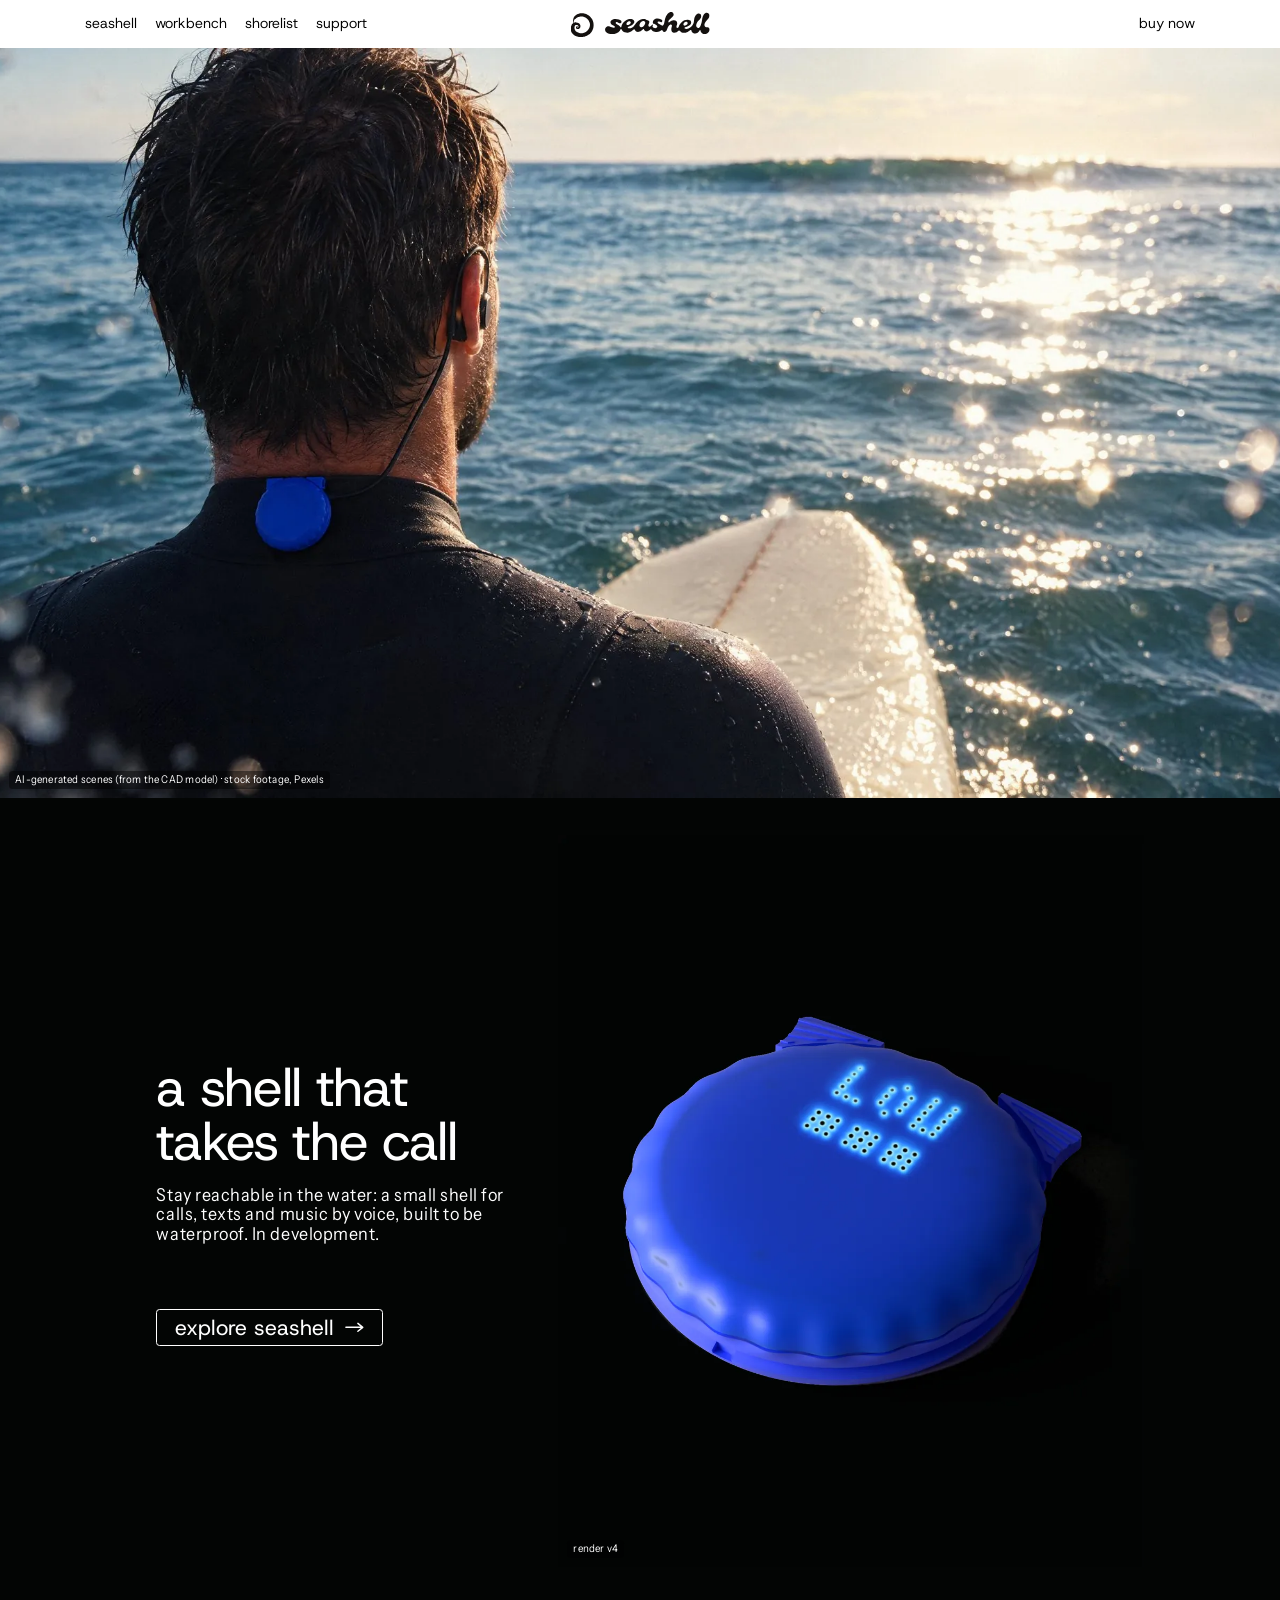
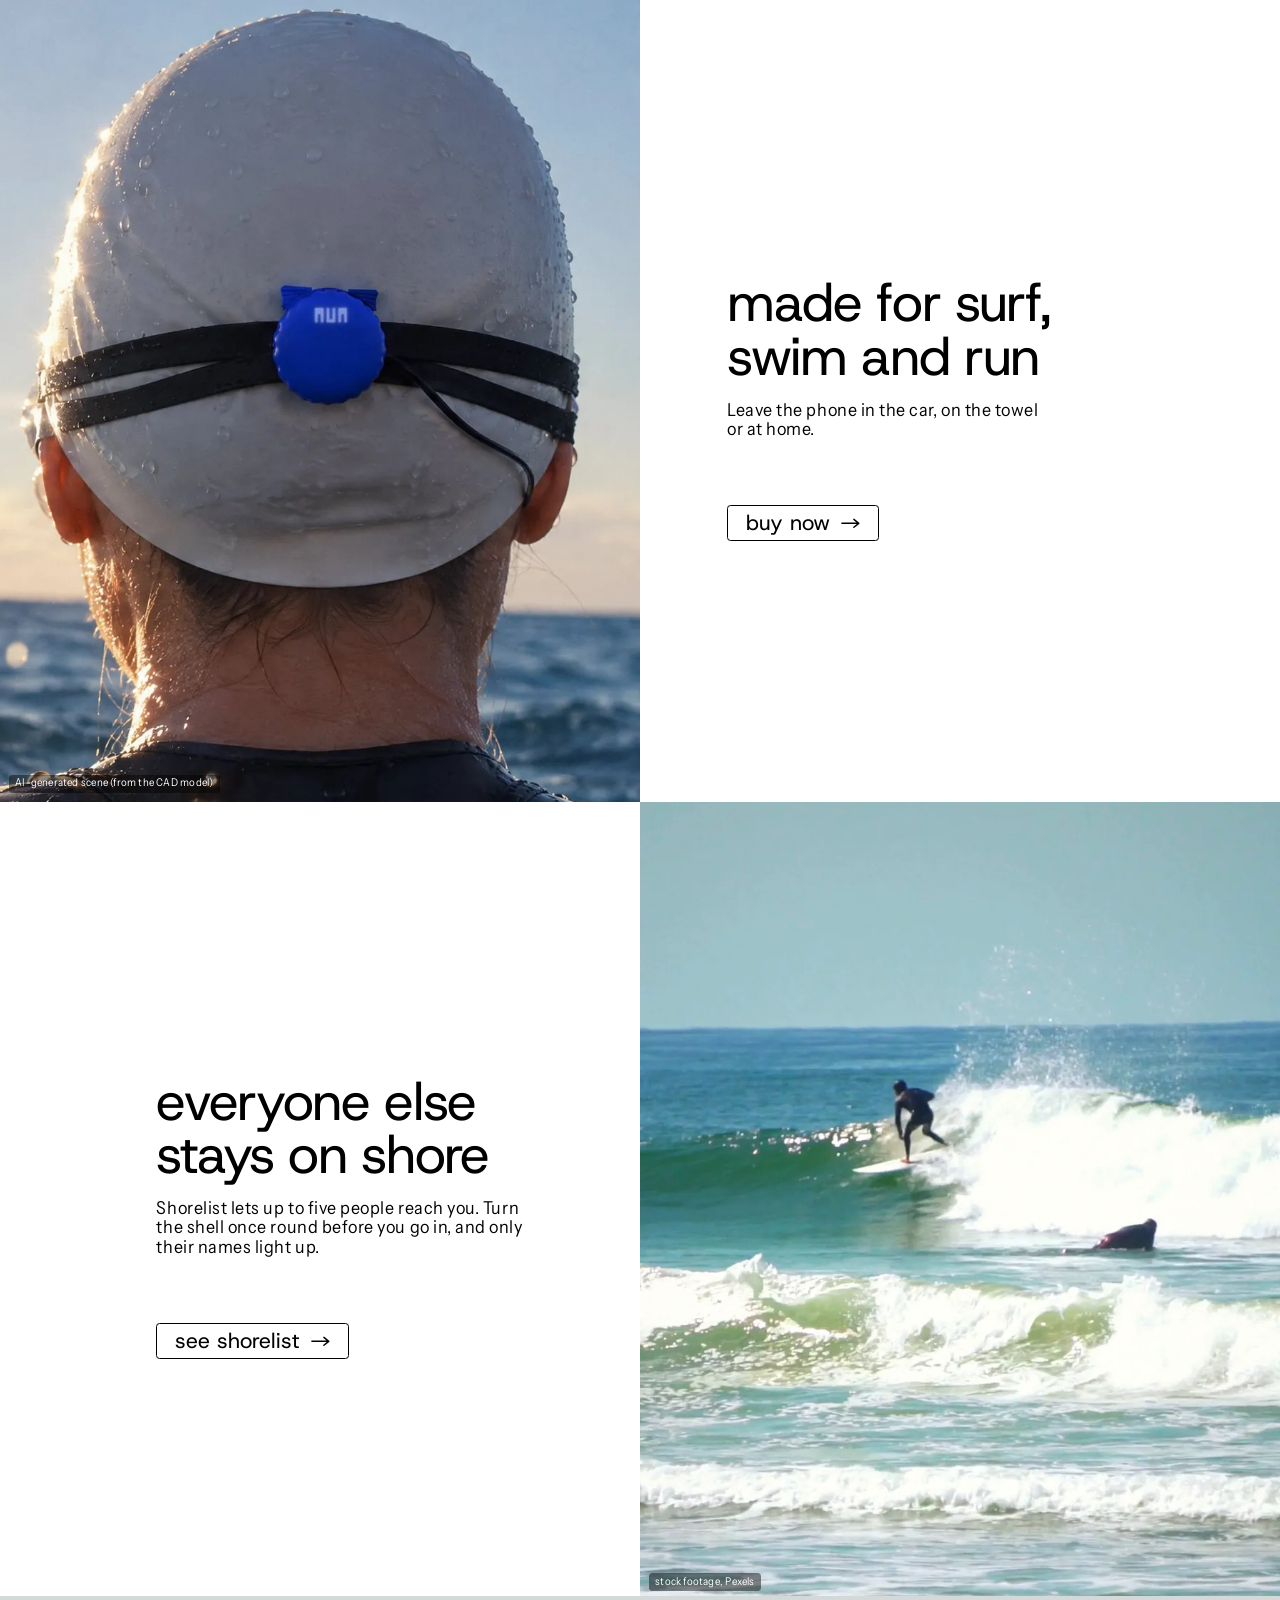
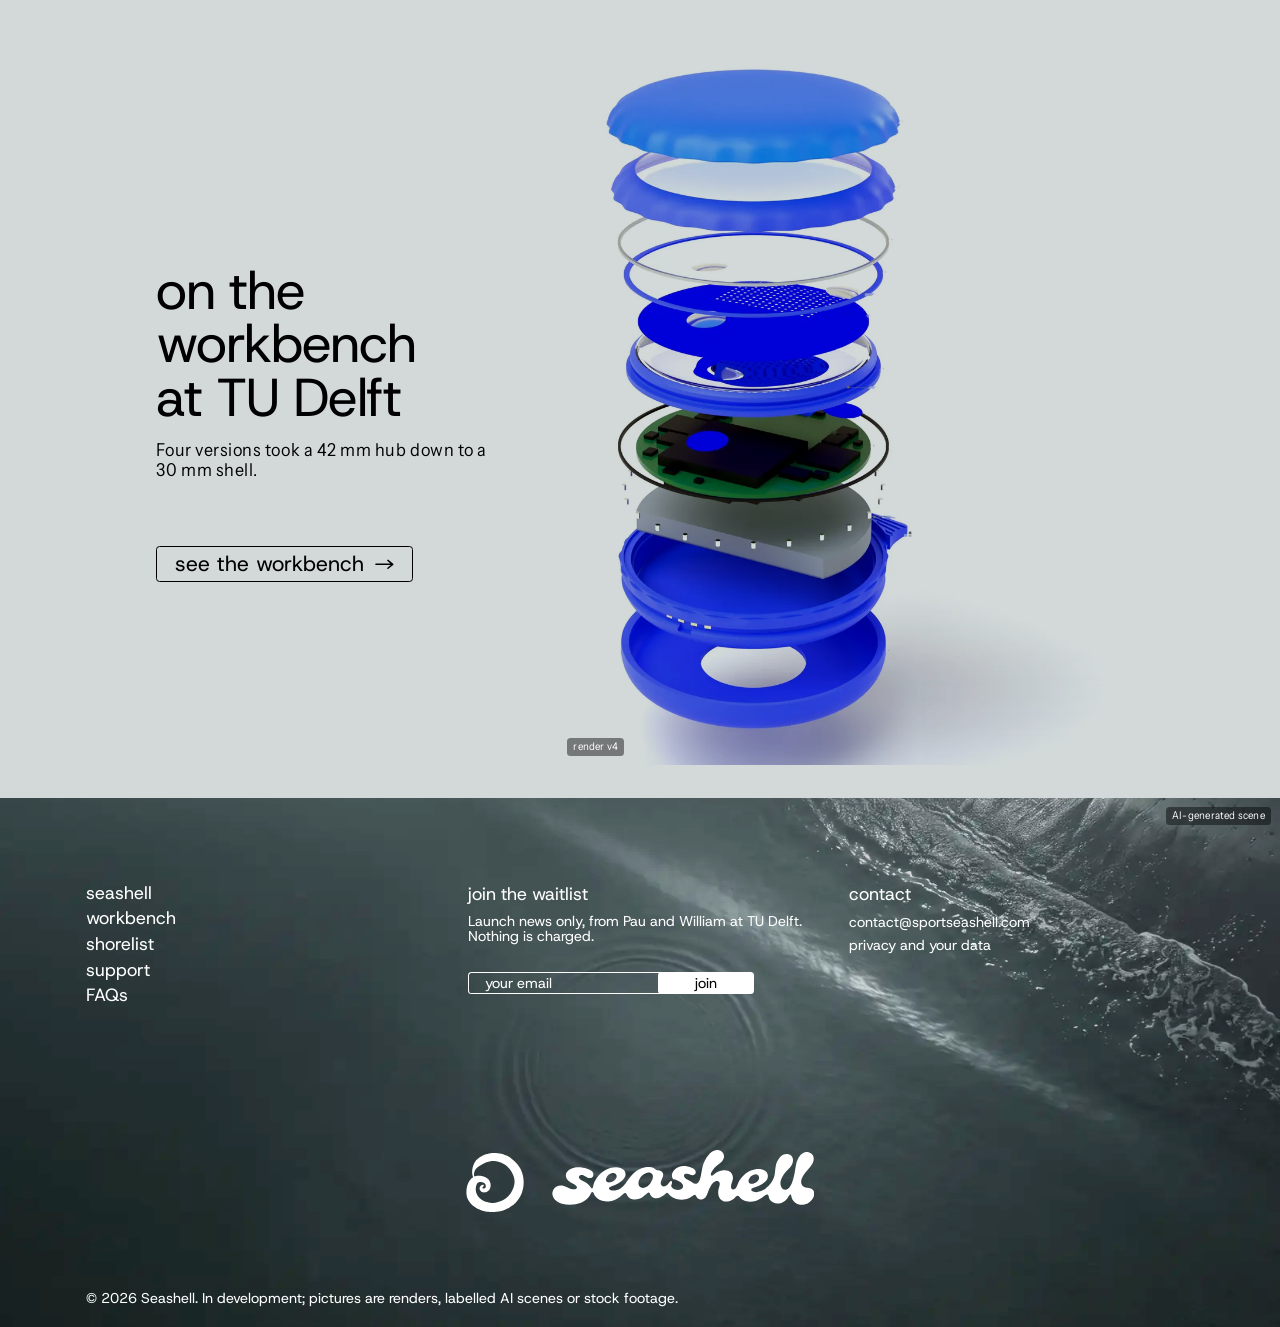
==== commit cb3a654f: "Site v1: the intended product as a plan (hook on home, shorelist landing, product features and specs" ====
--- a/index.html
+++ b/index.html
@@ -66,7 +66,7 @@
 <section class="sec door dark" id="door-1" style="--sh:902; --mh:724">
   <div class="a noh copy" style="--x:176; --y:296; --w:430; --hw:424; --pw:429">
     <h2 class="h60 m40">a shell that takes the call</h2>
-    <p class="b20 only-d">Seashell is a 30 mm shell with its own connection. When one of your people calls, their name lights up and one press answers.</p>
+    <p class="b20 only-d">Stay reachable in the water: a small shell for calls, texts and music by voice, built to be waterproof. In development.</p>
     <a class="cta" href="seashell.html">explore seashell <svg class="arw" viewBox="0 0 22 12" aria-hidden="true"><path d="M1 6h18.5M14.5 1.5 20 6l-5.5 4.5" fill="none" stroke="currentColor" stroke-width="1.6" stroke-linecap="round" stroke-linejoin="round"/></svg></a>
   </div>
   <div class="a pic-side" style="--x:628; --y:41; --w:659; --h:824">
--- a/css/pages.css
+++ b/css/pages.css
@@ -265,6 +265,7 @@
   .sl-stat .txt { position: absolute; left: 3.1rem; right: 3.1rem; top: 9.4rem; text-align: center; }
   .sl-stat h2 { font: 400 4rem/1 var(--nb); letter-spacing: -0.025em; }
   .sl-stat p { font: 300 2.8rem/1 var(--nb); letter-spacing: -0.036em; margin-top: 3.5rem; }
+  .sl-src { margin: 1.6rem 1.77rem 0; text-align: center; }   /* step 915: the source under the picture */
   .sl-ritual { padding-top: 4rem; }
   .sl-ritual > p { padding: 0 1.77rem; font: 350 2rem/1.2 var(--pp); font-stretch: 92%; }
   .sl-ritual .card { margin: 2.4rem 1.77rem 0; height: 22.3rem; background: var(--panel); display: grid; place-items: center; text-align: center; padding: 2rem; }
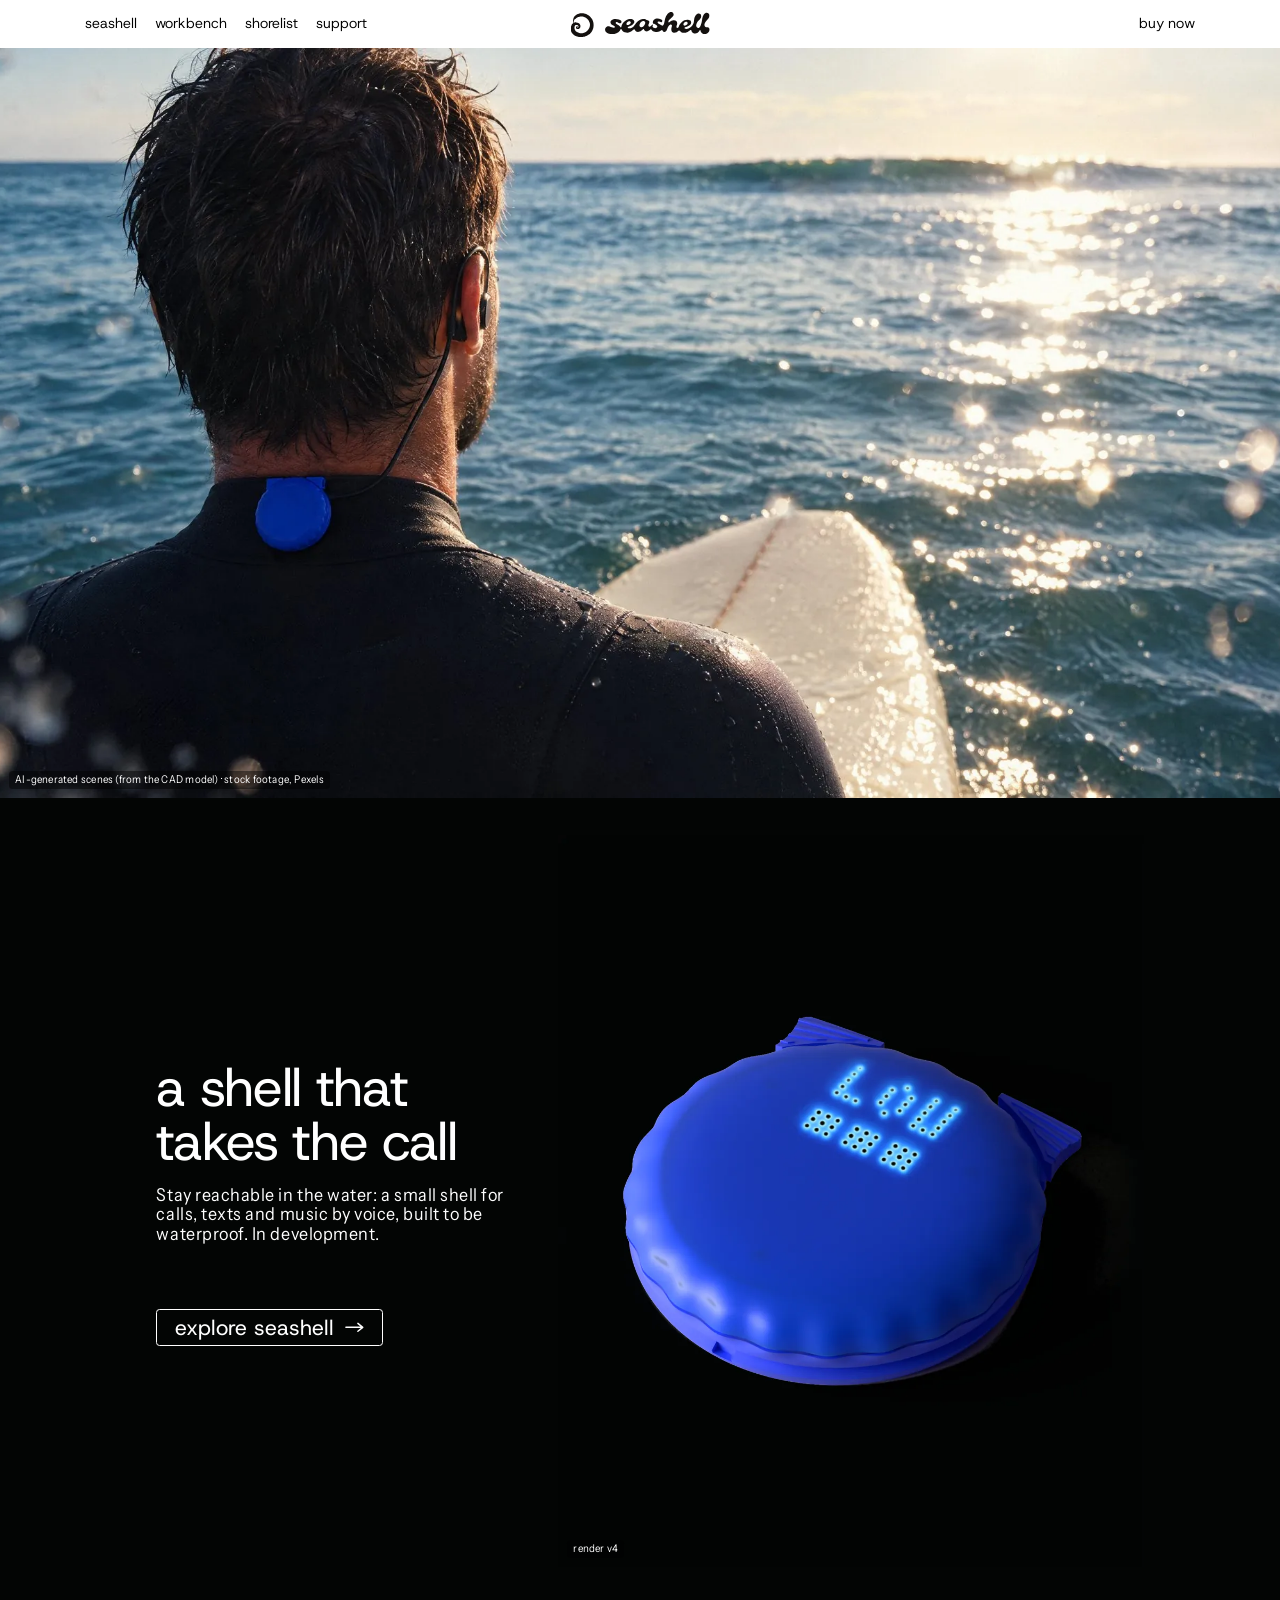
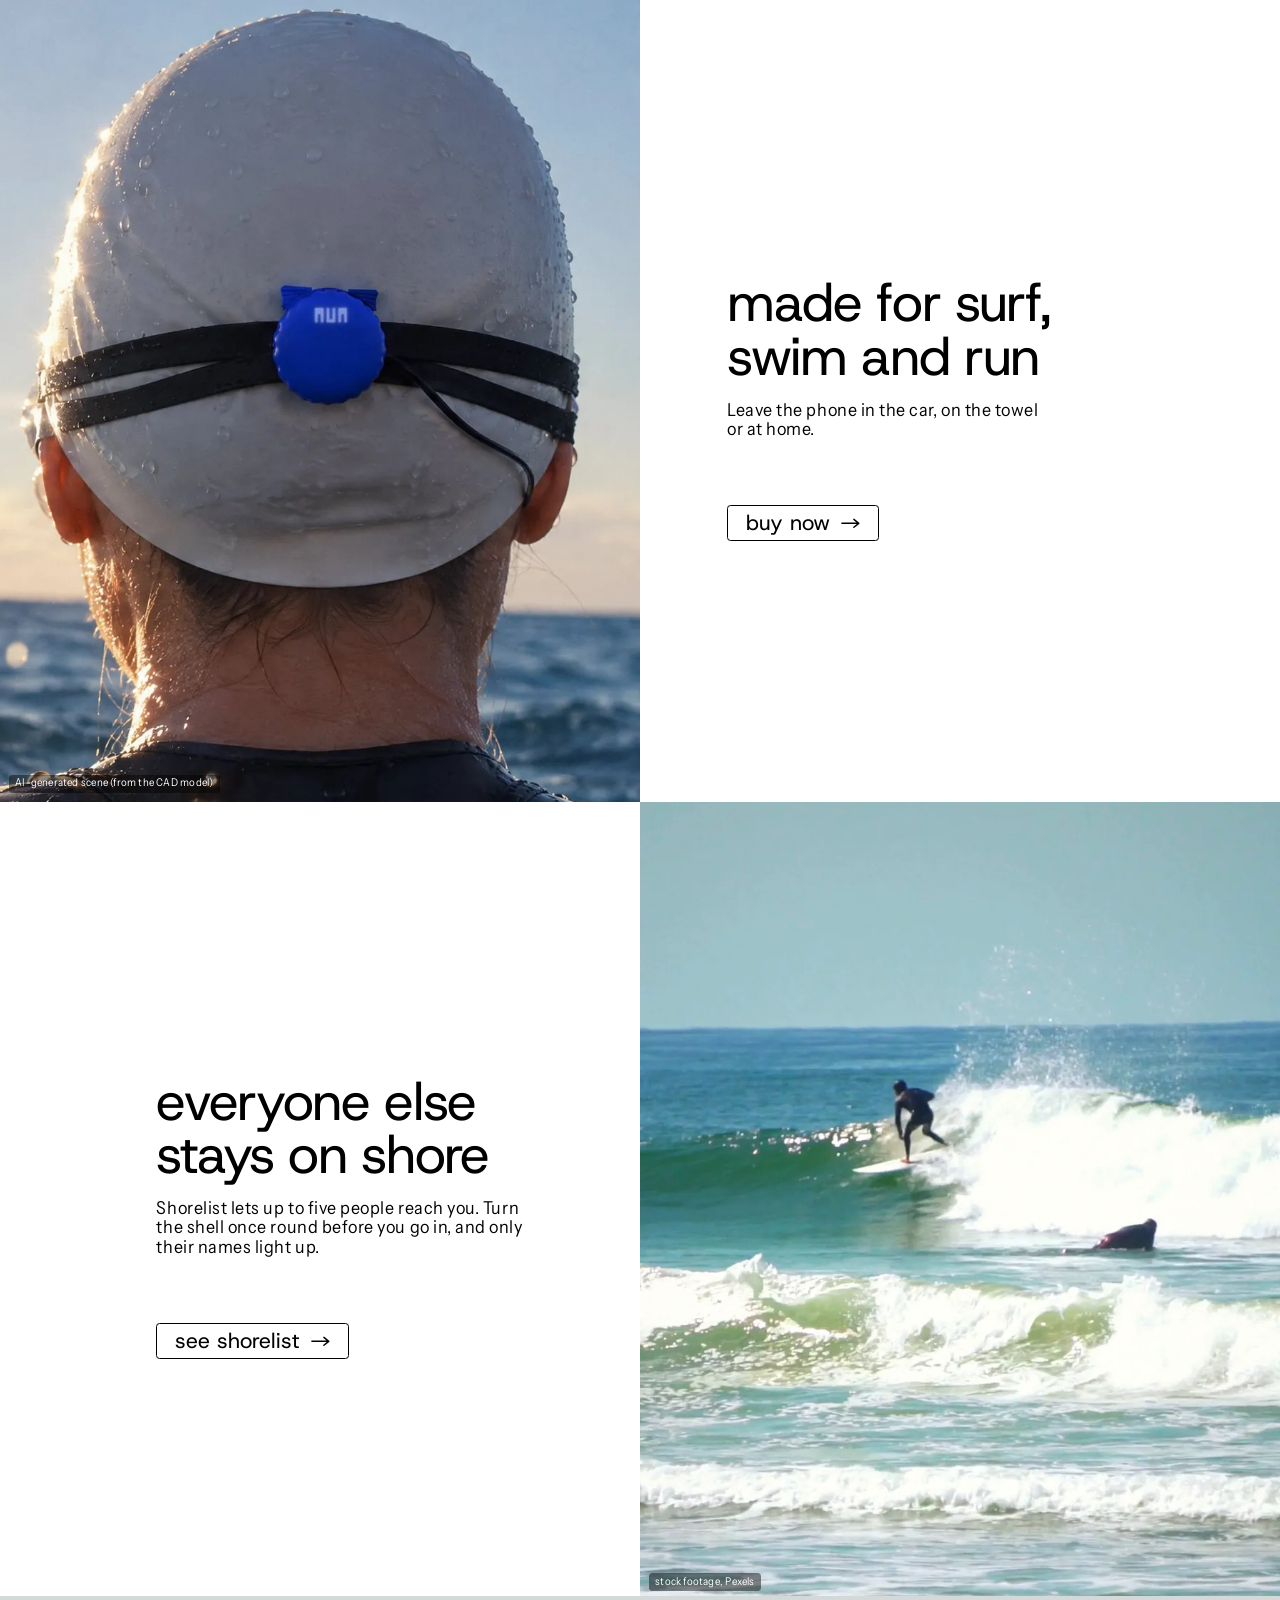
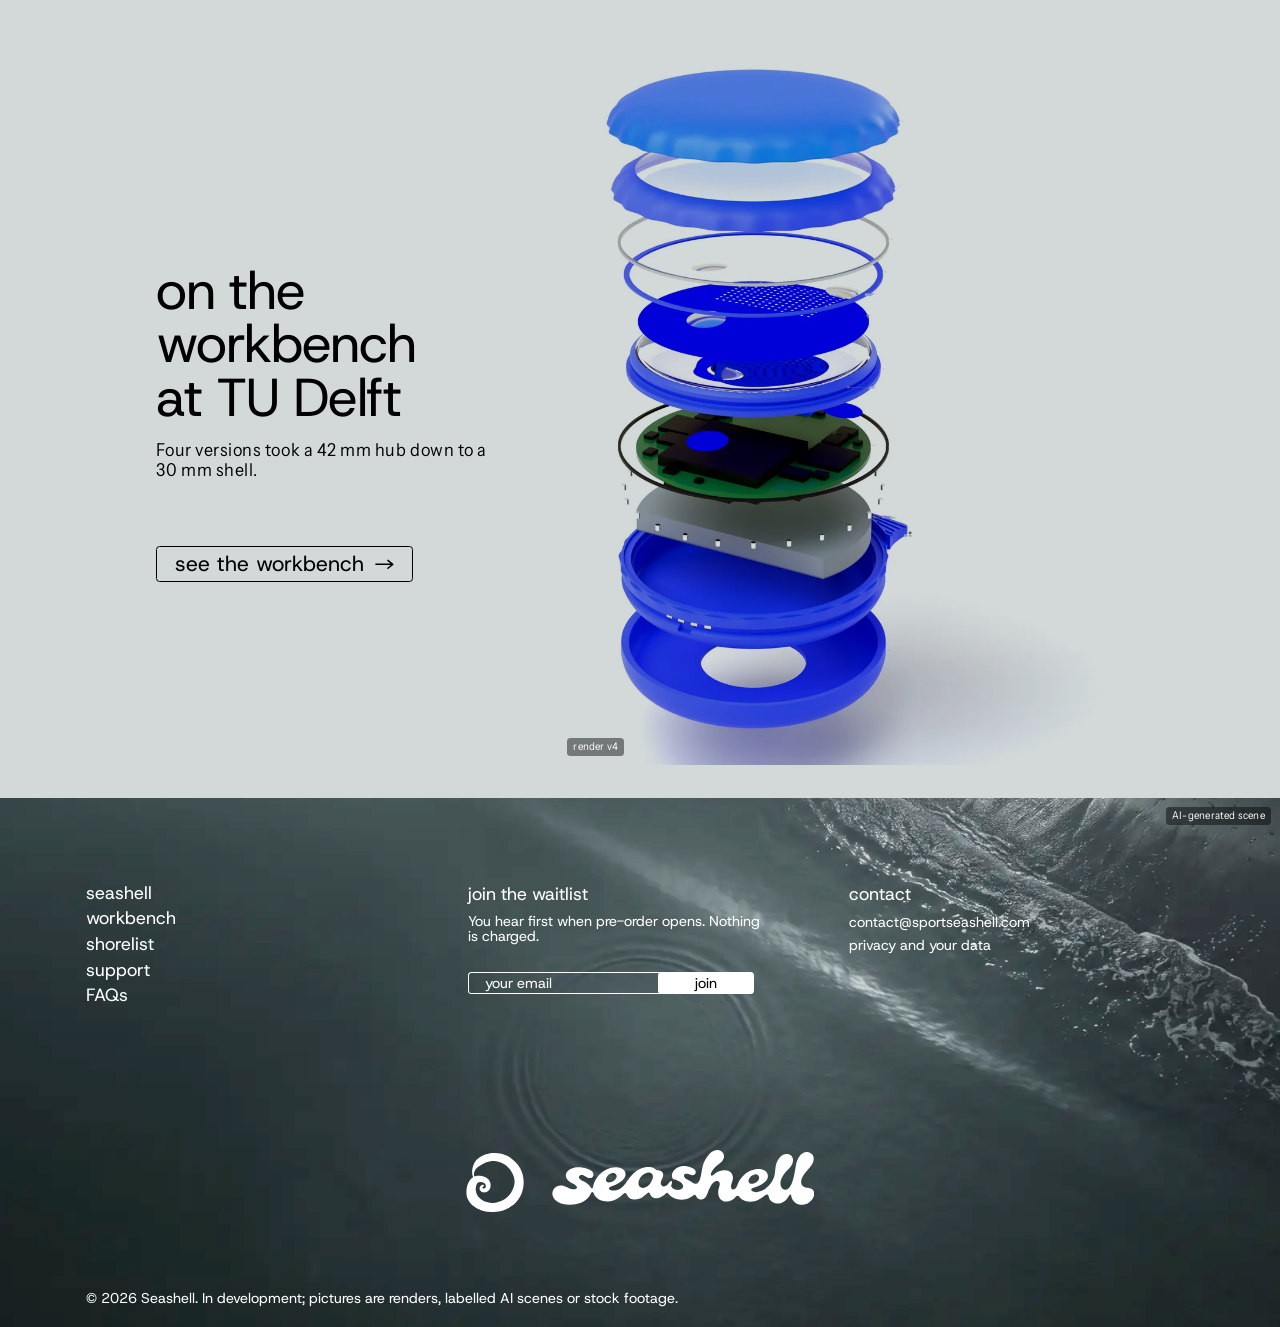
==== commit 7ccd55d7: "Every waitlist ask says the same short line (You hear first when pre-order opens. Nothing is charged" ====
--- a/index.html
+++ b/index.html
@@ -128,8 +128,8 @@
   </nav>
   <div class="col2">
     <h2>join the waitlist</h2>
-    <p class="line"><span class="only-d">Launch news only, from Pau and William at TU Delft. Nothing is charged.</span><span class="only-m">Launch news only, from Pau and William at TU Delft.</span></p>
-    <form class="ft-form" novalidate>
+    <p class="line">You hear first when pre-order opens. Nothing is charged.</p>
+    <form class="ft-form" method="post" novalidate>
       <label class="sr" for="ft-email">your email</label>
       <input id="ft-email" name="email" type="email" autocomplete="email" inputmode="email" placeholder="your email" required>
       <p class="hp" aria-hidden="true"><label for="ft-website">Leave this empty</label><input id="ft-website" name="website" type="text" tabindex="-1" autocomplete="off"></p>
@@ -165,21 +165,21 @@
 <dialog class="box" id="waitlist" aria-labelledby="soon-title">
   <div class="in">
     <div class="top">
-      <h2 class="h32" id="soon-title">coming soon</h2>
+      <h2 class="h32" id="soon-title">join the waitlist</h2>
       <button class="x" type="button" data-close aria-label="close"><svg viewBox="0 0 18 18" aria-hidden="true"><path d="M2 2l14 14M16 2L2 16" stroke="currentColor" stroke-width="1.6" stroke-linecap="round"/></svg></button>
     </div>
-    <p class="lead b18">Seashell is in development. Pre-order is planned for 2027, after the sea test and the supplier quotes. Leave your email and we tell you first.</p>
+    <p class="lead b18">You hear first when pre-order opens. Nothing is charged.</p>
     <form id="waitlist-form" method="post" novalidate>
-      <label for="email">email</label>
+      <label class="sr" for="email">your email</label>
       <div class="row">
-        <input class="field" id="email" name="email" type="email" autocomplete="email" inputmode="email" required aria-describedby="waitlist-msg" placeholder="name@example.com">
-        <button class="btn-buy" type="submit">join the waitlist</button>
+        <input class="field" id="email" name="email" type="email" autocomplete="email" inputmode="email" required aria-describedby="waitlist-msg" placeholder="your email">
+        <button class="btn-buy" type="submit">join</button>
       </div>
       <p class="hp" aria-hidden="true"><label for="website">Leave this empty</label><input id="website" name="website" type="text" tabindex="-1" autocomplete="off"></p>
       <p class="msg" id="waitlist-msg" role="status" aria-live="polite"></p>
     </form>
     <noscript><p class="b16">The waitlist form needs JavaScript. Turn it on and reload this page to join.</p></noscript>
-    <p class="consent">Pau Adell and William Roskaer (Seashell, TU Delft) store your email, the time, your browser and the page you came from, only to send launch news. Nothing is charged or sold. To see or delete your data, write to <a href="mailto:contact@sportseashell.com">contact@sportseashell.com</a>.</p>
+    <p class="pv"><a href="#yourdata" data-yourdata>privacy and your data</a></p>
     <div class="done">
       <h3 class="h24" tabindex="-1">You're on the list.</h3>
       <p class="b18">We write when pre-order opens. Until then, nothing.</p>
@@ -194,9 +194,19 @@
     </div>
     <p class="b18">Pau Adell and William Roskaer (Seashell, TU Delft) store your email, the time, your browser and the page you came from, only to send launch news. Nothing is charged or sold.</p>
     <p class="b18">To see or delete your data, write to <a href="mailto:contact@sportseashell.com">contact@sportseashell.com</a>.</p>
-    <p class="consent">Page views and buy-now clicks are counted without your name and without cookies, in our database (Supabase): the page, the link you came from and its campaign tags, your browser, its language and window size, and a random number for this visit. The fonts load from Google Fonts.</p>
+    <p class="consent">Page views, how far you scroll, how long the page stays open, your clicks on the sport tabs and the waitlist, and whether the email box had text when you closed it, are counted without your name and without cookies, in our database (Supabase): the page, the link you came from and its campaign tags, your browser, its language and window size, and a random number for this visit. The fonts load from Google Fonts.</p>
   </div>
 </dialog>
+<aside class="sheet" id="sheet" hidden aria-label="join the waitlist">
+  <div class="in">
+    <button class="x" type="button" data-sheet-close aria-label="close"><svg viewBox="0 0 18 18" aria-hidden="true"><path d="M2 2l14 14M16 2L2 16" stroke="currentColor" stroke-width="1.6" stroke-linecap="round"/></svg></button>
+    <p class="t">join the waitlist</p>
+    <p class="s">You hear first when pre-order opens. Nothing is charged.</p>
+    <form class="sheet-form" method="post" novalidate><label class="sr" for="sheet-email">your email</label><input id="sheet-email" name="email" type="email" autocomplete="email" inputmode="email" placeholder="your email" required aria-describedby="sheet-msg"><p class="hp" aria-hidden="true"><label for="sheet-website">Leave this empty</label><input id="sheet-website" name="website" type="text" tabindex="-1" autocomplete="off"></p><button type="submit" class="btn-buy">join</button></form>
+    <p class="msg" id="sheet-msg" role="status" aria-live="polite"></p>
+    <p class="pv"><a href="#yourdata" data-yourdata>privacy and your data</a></p>
+  </div>
+</aside>
 <script src="js/main.js"></script>
 </body>
 </html>
--- a/css/site.css
+++ b/css/site.css
@@ -284,14 +284,58 @@
 .box .field { flex: 1; min-width: 0; height: 4.19rem; border: 1px solid var(--black); border-radius: 0.4rem; padding: 0 1.4rem; font: 400 1.8rem/1 var(--pp); font-stretch: 92%; }
 .box .row .btn-buy { width: auto; padding: 0 2rem; font-size: 2rem; }
 @media (max-width: 989px) { .box .row { flex-direction: column; } .box .row .btn-buy { width: 100%; } }
+@media (max-width: 989px) { .box .row .field { flex: none; } }   /* 2 Nov: flex: 1 in the column squeezed the field to 22 px */
 .box .hp { position: absolute; left: -999rem; }
 .box .msg { min-height: 1.9rem; font: 400 1.6rem/1.2 var(--pp); }
 .box .msg.is-error, .ft .msg.is-error { color: #B3261E; }
 .ft .msg.is-error { color: #FFD7D3; }
 .box .consent { font: 400 1.4rem/1.4 var(--pp); font-stretch: 92%; color: var(--meta); }
+.box .pv { font: 400 1.4rem/1.3 var(--pp); font-stretch: 92%; color: var(--meta); }   /* 2 Nov: the same short line and privacy link as the sheet */
+.box .pv a { text-decoration: underline; text-underline-offset: 0.2em; }
 .box .done { display: none; }
 .box.is-done form, .box.is-done .lead { display: none; }
 .box.is-done .done { display: grid; gap: 1rem; }
+
+/* ---------- the waitlist forms outside the window (2 Nov): the shorelist section and the scroll sheet ----------
+   the field and button copy the window's look (.box .field, .box .row .btn-buy) so they work without .box */
+.join-form, .sheet-form { display: flex; gap: 1rem; }
+.join-form[hidden], .sheet-form[hidden] { display: none; }   /* a done form hides even though it is a flex row */
+.join-form input[type=email], .sheet-form input[type=email] { flex: 1; min-width: 0; height: 4.19rem; border: 1px solid var(--black); border-radius: 0.4rem; padding: 0 1.4rem;
+  background: var(--white); color: var(--black); font: 400 1.8rem/1 var(--pp); font-stretch: 92%; }
+.join-form input::placeholder, .sheet-form input::placeholder { color: var(--meta); opacity: 1; }
+.join-form .btn-buy, .sheet-form .btn-buy { flex: none; width: auto; padding: 0 2.4rem; font-size: 2rem; }
+.join-form .btn-buy[disabled], .sheet-form .btn-buy[disabled] { opacity: 0.6; cursor: default; }
+.join-form .hp, .sheet-form .hp { position: absolute; left: -999rem; }
+.sl-join .msg.is-error, .sheet .msg.is-error { color: #B3261E; }
+@media (max-width: 989px) {
+  .join-form, .sheet-form { flex-direction: column; }
+  .join-form input[type=email], .sheet-form input[type=email] { flex: none; }   /* flex: 1 in a column would set its height to 0 */
+  .join-form .btn-buy, .sheet-form .btn-buy { width: 100%; }
+}
+
+/* the scroll sheet: once a visit, from 60 % depth, on pages that scroll (js/main.js); hidden without the script.
+   A bottom sheet on the phone, a 40 rem card at the bottom right on the desktop; it slides up 0.3 s and back down */
+.sheet { position: fixed; left: 0; right: 0; bottom: 0; z-index: 1200; max-width: 44rem; margin: 0 auto; background: var(--white); color: var(--black);
+         border-radius: 0.4rem 0.4rem 0 0; box-shadow: 0 0.8rem 2.4rem rgba(0, 0, 0, 0.18); }
+.sheet[hidden] { display: none; }
+.sheet .in { position: relative; padding: 1.8rem; }
+.sheet .x { position: absolute; right: 1rem; top: 1rem; width: 3.8rem; height: 3.8rem; display: grid; place-items: center; }
+.sheet .x svg { width: 1.8rem; height: 1.8rem; }
+.sheet .t { font: 400 2.4rem/1.1 var(--nb); padding-right: 4rem; }
+.sheet .s { margin-top: 0.6rem; font: 400 1.6rem/1.3 var(--pp); font-stretch: 92%; letter-spacing: 0.02em; }
+.sheet .sheet-form { margin-top: 1.4rem; }
+.sheet .msg { font: 400 1.6rem/1.2 var(--pp); font-stretch: 92%; }
+.sheet .msg:not(:empty) { margin-top: 0.8rem; }
+.sheet .pv { margin-top: 0.8rem; font: 400 1.4rem/1.3 var(--pp); font-stretch: 92%; color: var(--meta); }
+.sheet .pv a { text-decoration: underline; text-underline-offset: 0.2em; }
+@media (min-width: 990px) {
+  .sheet { left: auto; right: 2.4rem; bottom: 2.4rem; width: 40rem; max-width: none; margin: 0; border-radius: 0.4rem; }
+}
+/* animations, not transitions, so the slide runs however the script sequences hidden and the classes */
+.sheet.is-on { animation: sheet-up 0.3s var(--ease-drawer) both; }
+.sheet.is-out { animation: sheet-down 0.3s var(--ease) both; }
+@keyframes sheet-up { from { transform: translateY(calc(100% + 2.4rem)); } }
+@keyframes sheet-down { to { transform: translateY(calc(100% + 2.4rem)); } }
 
 /* page change: a white veil, 0.26 s */
 .veil { position: fixed; inset: 0; z-index: 3000; background: var(--white); opacity: 0; pointer-events: none; transition: opacity 0.26s ease; }
@@ -484,4 +528,6 @@
   .rail .track, .menu .panel, .menu ul, .acc .body, .faq-group .qa, .bh { transition: opacity 0.24s ease !important; }
   .intro { display: none !important; }
   .turn .ring { opacity: 0.3; }
-}
+  .sheet { transition: opacity 0.24s ease; }   /* the sheet does not slide: it fades out on close */
+  .sheet.is-out { opacity: 0; }
+}
--- a/css/pages.css
+++ b/css/pages.css
@@ -253,9 +253,36 @@
 .places .thumbs { position: absolute; display: grid; gap: 17.8rem; }
 .places .tab { transition: opacity 0.32s ease; }
 .places .tab:not(.is-on) { opacity: 0; pointer-events: none; }
+/* 2 Nov: the waitlist is the page's ask. A button and its note under the hook on the first screen, and a section of its own
+   after the places; the header's "buy now" stays (it counts price intent) */
+.btn-join { display: flex; align-items: center; justify-content: center; width: 32rem; max-width: 100%; height: 4.19rem; margin-top: 2.9rem;
+            border-radius: 0.4rem; background: var(--black); color: var(--white); font: 400 2.4rem/1 var(--nb); }
+.join-note { margin-top: 1.2rem; font: 400 1.4rem/1.3 var(--pp); font-stretch: 92%; letter-spacing: 0.02em; color: rgba(255, 255, 255, 0.85); }
+@media (min-width: 990px) { .sl-hero .hook { width: 44.8rem; } }   /* the measured hook width, desktop only: on the phone it ran past the frame */
+.sl-join { display: flex; flex-direction: column; align-items: center; justify-content: center; text-align: center; background: var(--white); }
+.sl-join h2 { font: 400 6rem/1 var(--nb); letter-spacing: -0.017em; }   /* the statement's heading */
+.sl-join .line { margin-top: 2.4rem; font: 350 2rem/1.2 var(--pp); font-stretch: 92%; letter-spacing: 0.03em; }
+.sl-join .join-form { width: 48rem; margin-top: 3.2rem; text-align: left; }
+.sl-join .msg { min-height: 1.9rem; margin-top: 1rem; font: 400 1.6rem/1.2 var(--pp); font-stretch: 92%; }
+.sl-join .consent { max-width: 56rem; margin-top: 0.6rem; font: 400 1.4rem/1.4 var(--pp); font-stretch: 92%; color: var(--meta); }
+.sl-join .pv { margin-top: 0.6rem; font: 400 1.4rem/1.3 var(--pp); font-stretch: 92%; color: var(--meta); }
+.sl-join .pv a { text-decoration: underline; text-underline-offset: 0.2em; }
 @media (max-width: 989px) {
   .sl-hero { min-height: 84.8rem; position: relative; }
+  /* the picture fills the whole 848 px hero: .pic came after .mfill and put it back in the flow at its own 2:3 height,
+     so the hook (white) sat on the white page under it (2 Nov) */
+  .sl-hero .mfill { position: absolute; }
+  .sl-hero .mfill::after { content: ""; position: absolute; inset: 0; pointer-events: none;   /* the hook and button cross the foam */
+    background: linear-gradient(rgba(0, 0, 0, 0) 35%, rgba(0, 0, 0, 0.32) 55%, rgba(0, 0, 0, 0.42)); }
   .sl-hero .copy { position: absolute; left: 0; right: 0; top: 47.2rem; z-index: 1; }
+  /* 2 Nov: on a short screen the copy rises until "join the waitlist" is on the first screen (header 11 rem, heading to
+     button 24.6 rem, 1.2 rem clear of the edge), never higher than 32.5 rem so the surfer stays clear; tall phones keep 47.2 */
+  .sl-hero .copy { top: clamp(32.5rem, calc(100vh - 36.8rem), 47.2rem); top: clamp(32.5rem, calc(100svh - 36.8rem), 47.2rem); }
+  .btn-join { width: 100%; }
+  .sl-join { padding: 4rem 1.77rem; }
+  .sl-join h2 { font-size: 4rem; letter-spacing: -0.025em; }
+  .sl-join .line { margin-top: 1.6rem; font-size: 1.8rem; }
+  .sl-join .join-form { width: 100%; margin-top: 2.4rem; }
   .sl-hero h1 { font: 400 4rem/1 var(--nb); letter-spacing: -0.025em; width: 32.35rem; }
   .sl-title { padding: 6.5rem 1.77rem 0; }
   .sl-title h2 { font: 400 8rem/1 var(--nb); letter-spacing: -0.025em; }
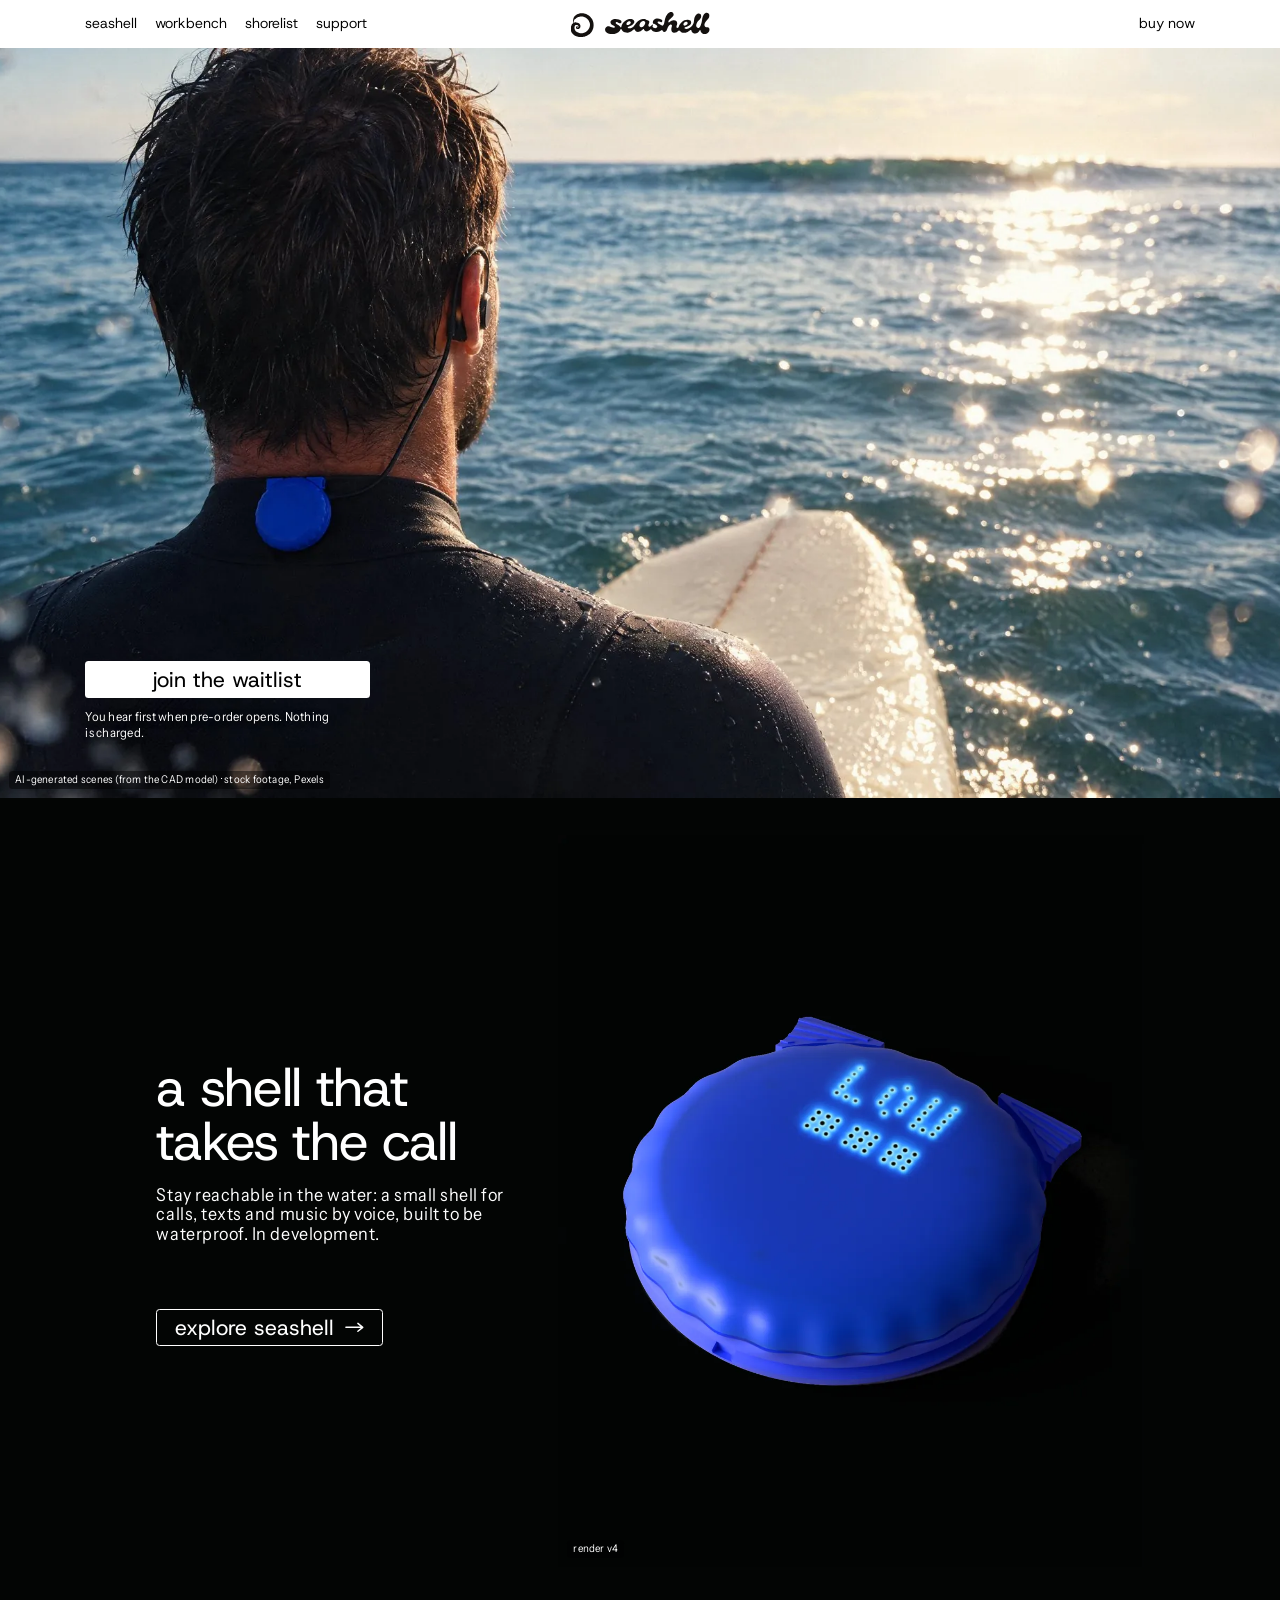
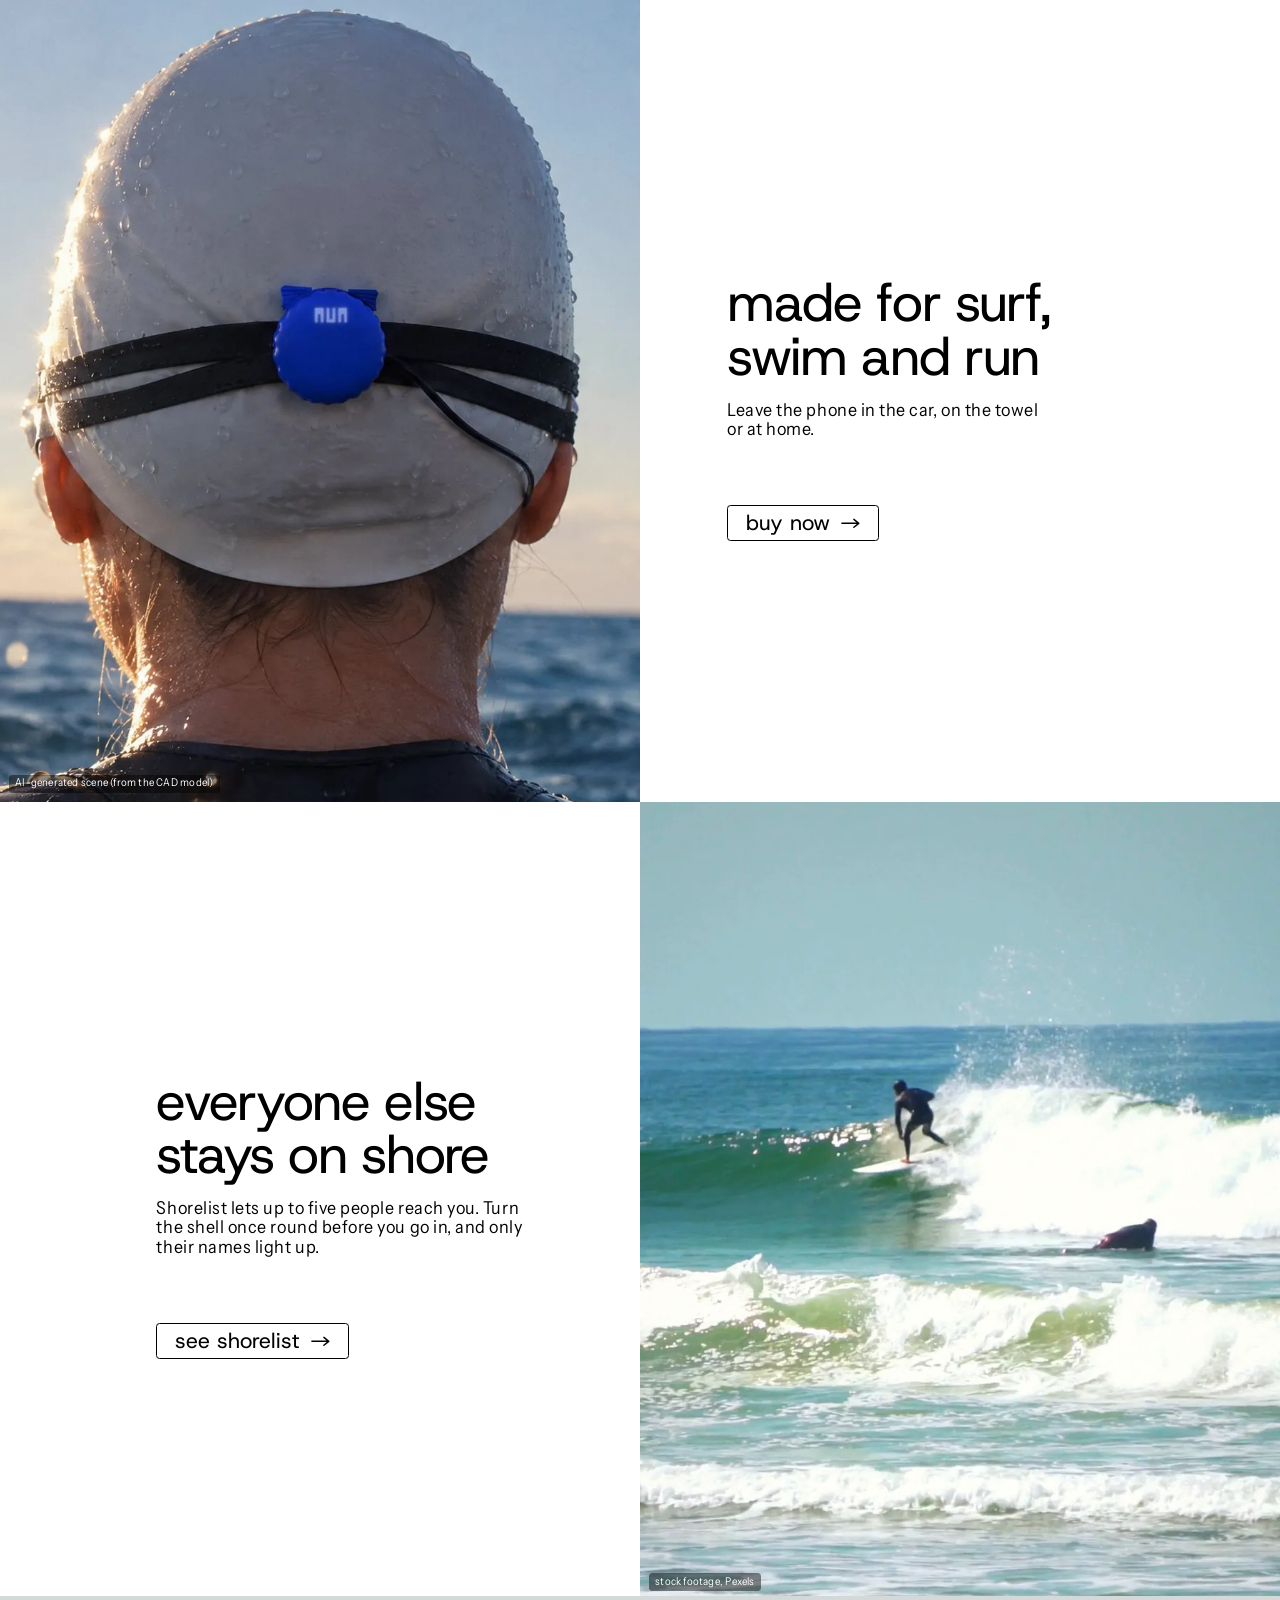
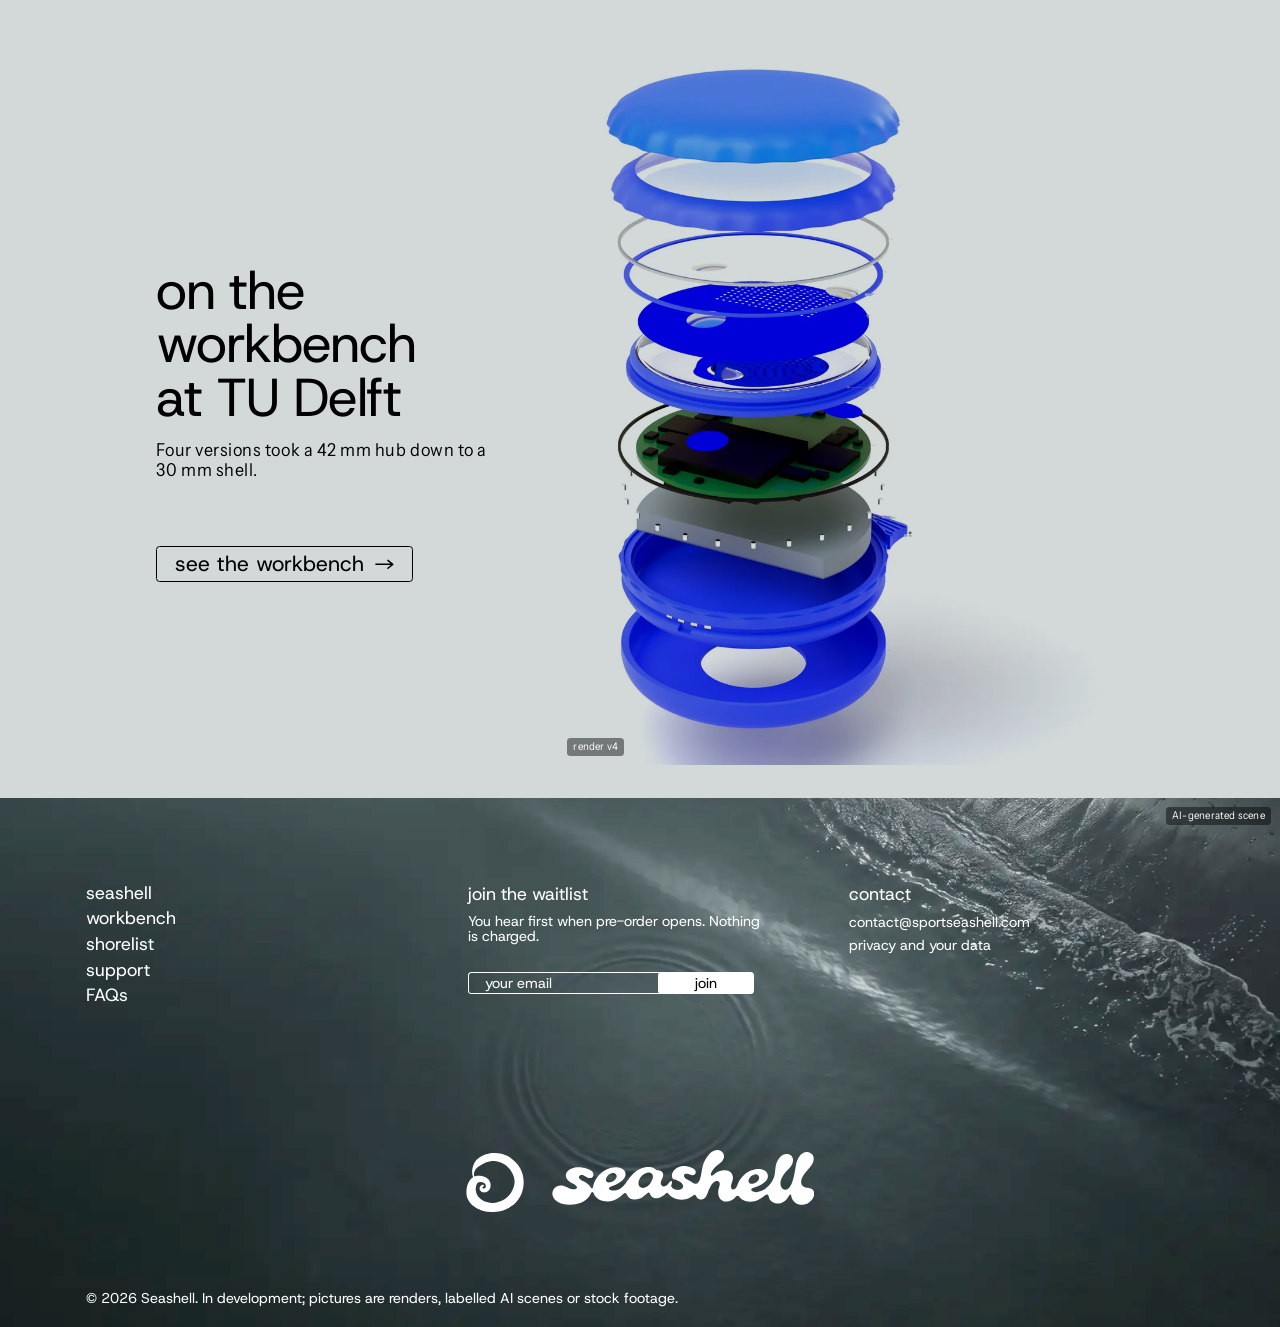
==== commit 24e6b70c: "Home: join the waitlist on the first screen over the film; the sheet comes at 25 % or after 6 s, onc" ====
--- a/index.html
+++ b/index.html
@@ -61,6 +61,10 @@
     </video>
     <span class="lab">AI-generated scenes (from the CAD model) · stock footage, Pexels</span>
   </div>
+  <div class="hero-ask">
+    <a class="btn-join" href="#waitlist" data-buy="hero">join the waitlist</a>
+    <p class="join-note">You hear first when pre-order opens. Nothing is charged.</p>
+  </div>
 </section>
 
 <section class="sec door dark" id="door-1" style="--sh:902; --mh:724">
--- a/css/pages.css
+++ b/css/pages.css
@@ -255,6 +255,11 @@
 .places .tab:not(.is-on) { opacity: 0; pointer-events: none; }
 /* 2 Nov: the waitlist is the page's ask. A button and its note under the hook on the first screen, and a section of its own
    after the places; the header's "buy now" stays (it counts price intent) */
+/* the home film's ask (2 Nov, Pau: the waitlist must show quickly on every page): bottom left over the film, white on the dark scenes */
+.hero-ask { position: absolute; left: 9.6rem; bottom: 6.4rem; z-index: 2; width: 32rem; color: var(--white); }
+.hero-ask .btn-join { margin-top: 0; background: var(--white); color: var(--black); }
+.hero-ask .join-note { color: var(--white); text-shadow: 0 1px 6px rgba(0, 0, 0, 0.7); }   /* readable over the sun glints */
+@media (max-width: 989px) { .hero-ask { left: 1.77rem; right: 1.77rem; top: 48rem; bottom: auto; width: auto; } }   /* inside the first 640 px and under the shell: the film runs 69.3rem under a 11rem header */
 .btn-join { display: flex; align-items: center; justify-content: center; width: 32rem; max-width: 100%; height: 4.19rem; margin-top: 2.9rem;
             border-radius: 0.4rem; background: var(--black); color: var(--white); font: 400 2.4rem/1 var(--nb); }
 .join-note { margin-top: 1.2rem; font: 400 1.4rem/1.3 var(--pp); font-stretch: 92%; letter-spacing: 0.02em; color: rgba(255, 255, 255, 0.85); }
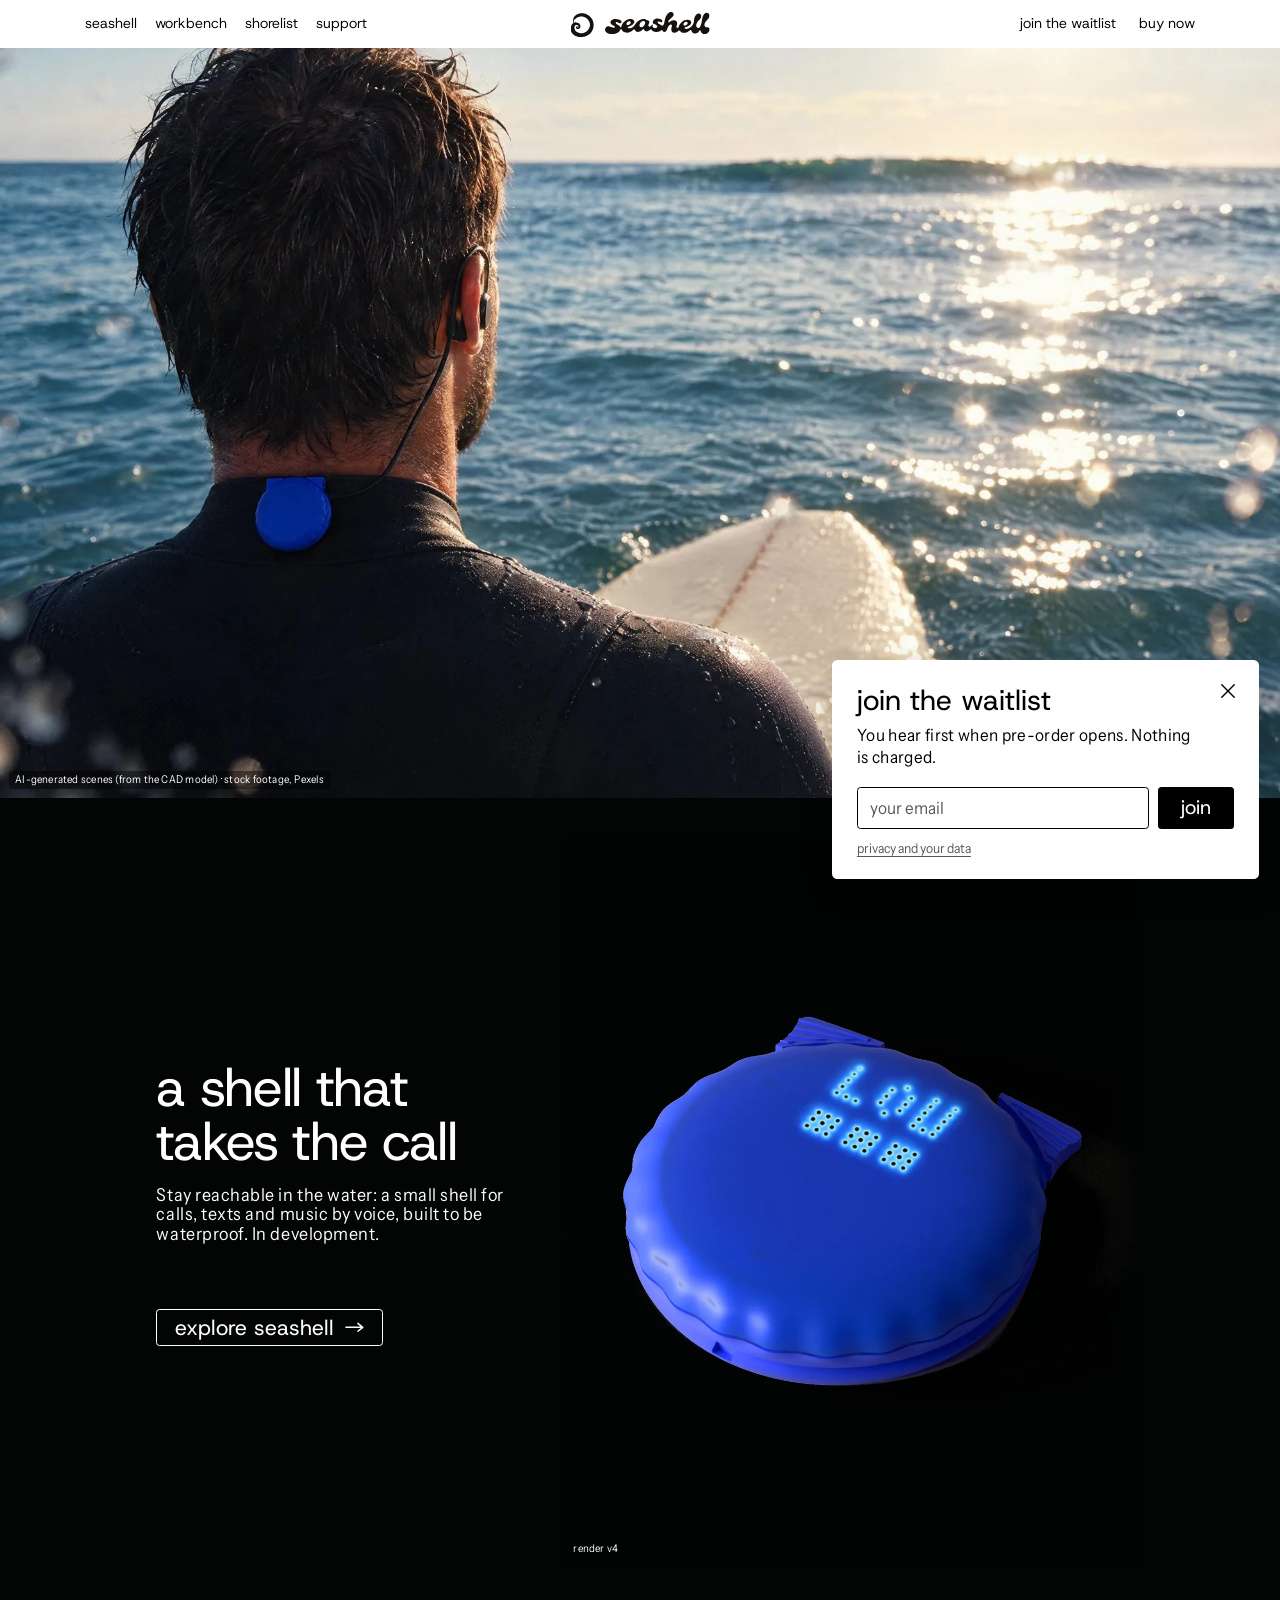
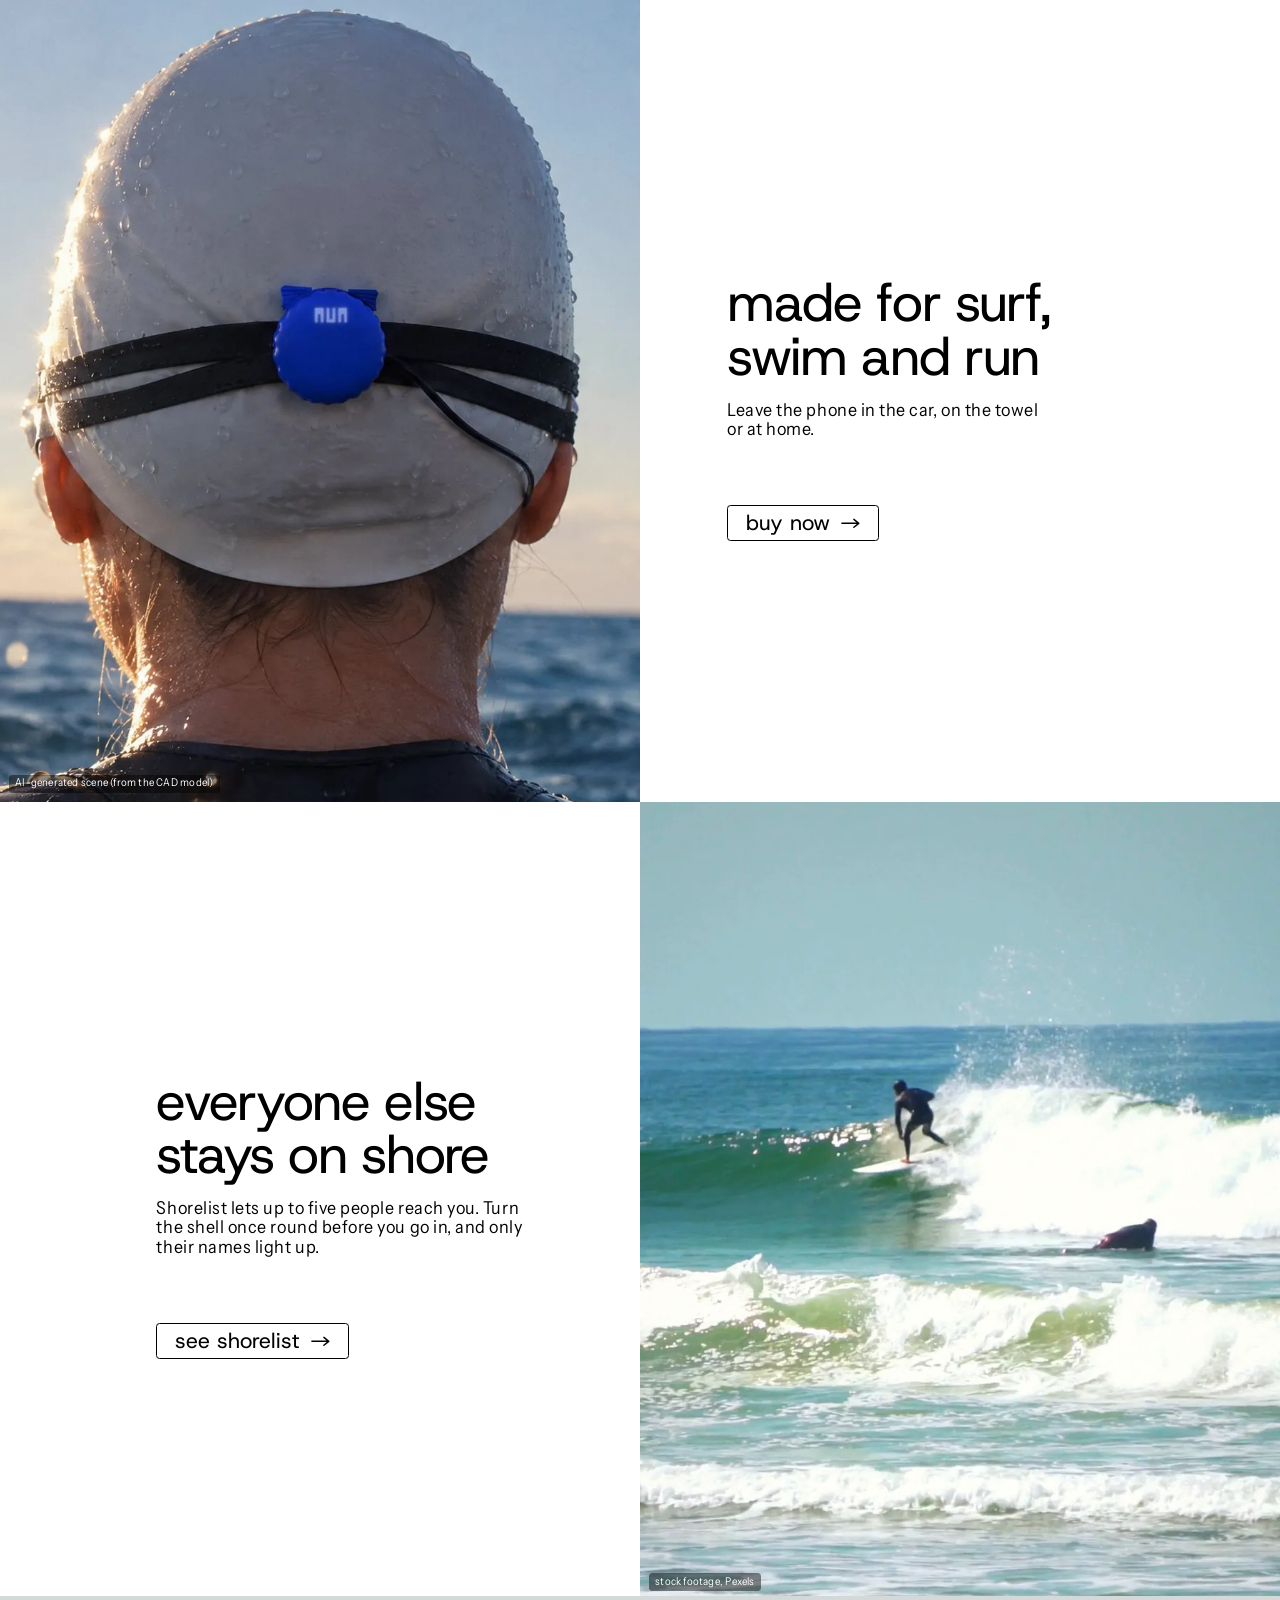
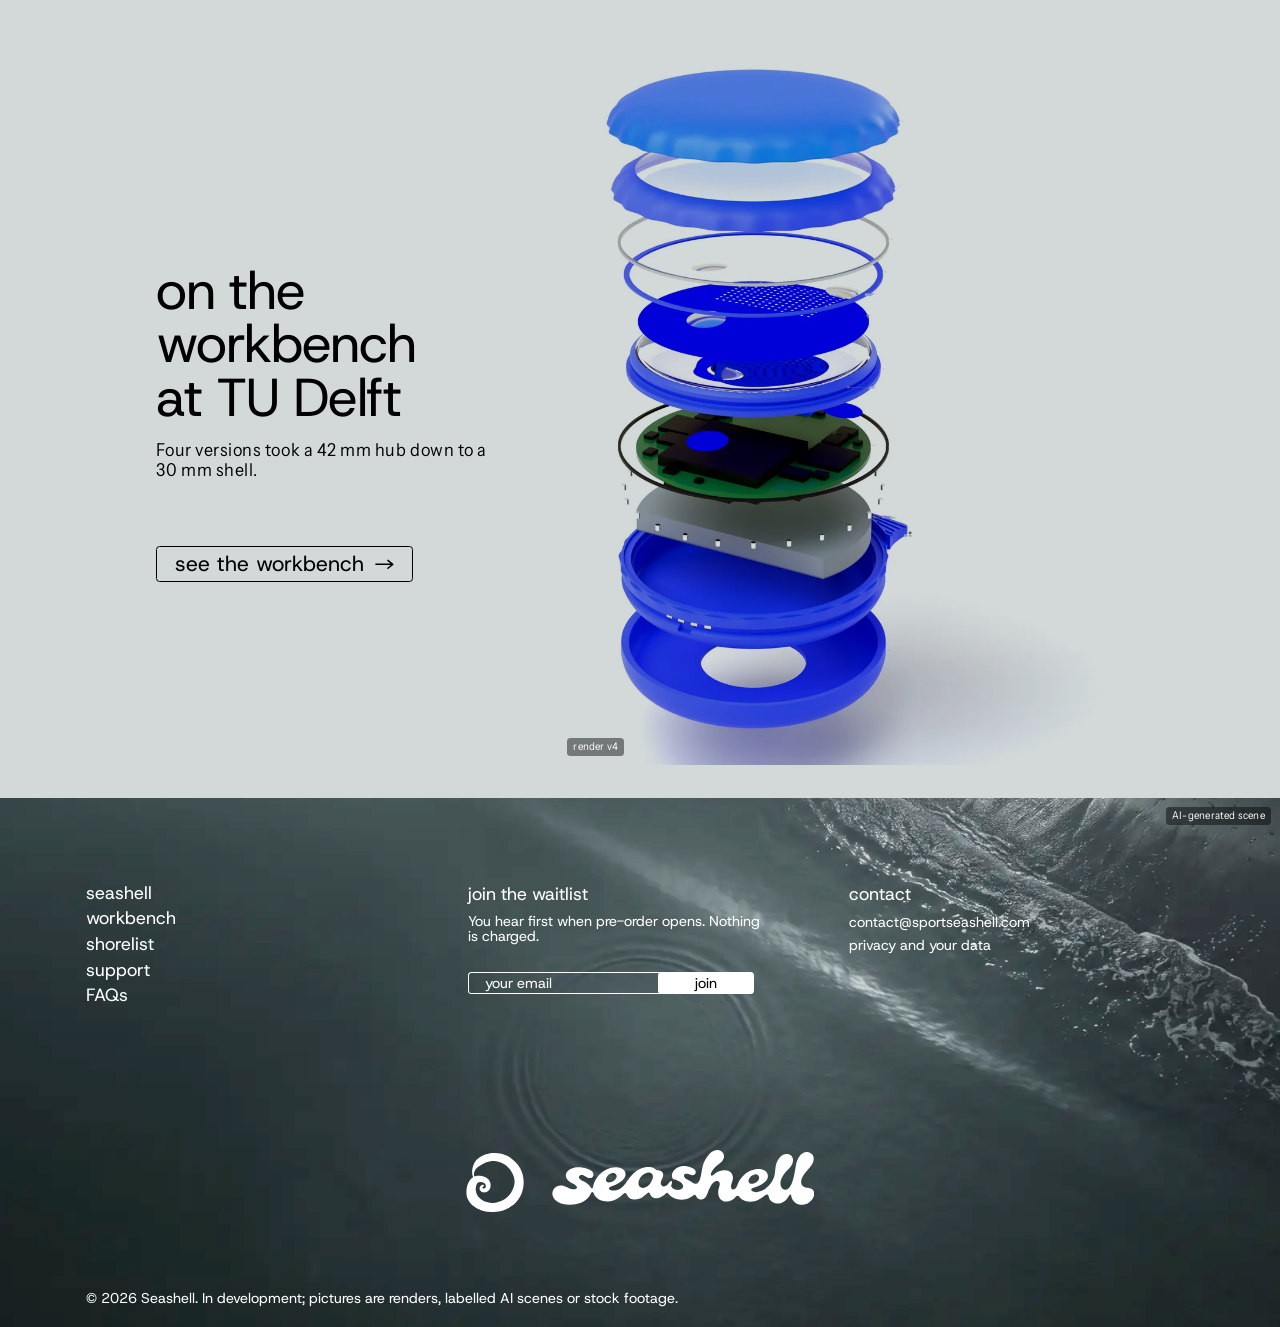
==== commit e2f41ad9: "The waitlist card lives in the right corner from second 0 on every page; join the waitlist in the he" ====
--- a/index.html
+++ b/index.html
@@ -37,6 +37,7 @@
     <a href="support.html" >support</a>
   </nav>
   <a class="logo" href="index.html" aria-label="Seashell, home"><img src="brand/lockup.svg" alt="" width="156" height="28"></a>
+  <a class="join" href="#waitlist" data-buy="join">join the waitlist</a>
   <a class="buy" href="#waitlist" data-buy="nav">buy now</a>
 </header>
 <div class="mh">
@@ -46,6 +47,7 @@
       <svg viewBox="0 0 24 18" aria-hidden="true"><path d="M1 1h22M1 9h22M1 17h22" stroke="currentColor" stroke-width="1.6" stroke-linecap="round"/></svg>
     </button>
     <a class="logo" href="index.html" aria-label="Seashell, home"><img src="brand/lockup.svg" alt="" width="156" height="28"></a>
+    <a class="join" href="#waitlist" data-buy="join">join</a>
     <a class="buy" href="#waitlist" data-buy="nav">buy</a>
   </div>
 </div>
@@ -60,10 +62,6 @@
       <source src="media/hero-loop.mp4" type="video/mp4">
     </video>
     <span class="lab">AI-generated scenes (from the CAD model) · stock footage, Pexels</span>
-  </div>
-  <div class="hero-ask">
-    <a class="btn-join" href="#waitlist" data-buy="hero">join the waitlist</a>
-    <p class="join-note">You hear first when pre-order opens. Nothing is charged.</p>
   </div>
 </section>
 
@@ -163,6 +161,7 @@
       <li><a href="shorelist.html">shorelist</a></li>
       <li><a href="journal/index.html">journal</a></li>
       <li><a href="support.html">support</a></li>
+      <li><a href="#waitlist" data-buy="menu">join the waitlist</a></li>
     </ul>
   </div>
 </div>
--- a/css/site.css
+++ b/css/site.css
@@ -157,6 +157,7 @@
 .hd .logo { position: absolute; left: 50%; top: 1.35rem; width: 15.6rem; height: 2.8rem; transform: translateX(-50%); }
 .hd .logo img { width: 100%; height: 100%; }
 .hd .buy { position: absolute; right: 9.6rem; top: 0.5rem; height: 4.4rem; line-height: 4.4rem; }
+.hd .join { position: absolute; right: 18.4rem; top: 0.5rem; height: 4.4rem; font: 350 1.6rem/4.4rem var(--nb); white-space: nowrap; }   /* 2 Nov: the waitlist from every page */
 @media (max-width: 989px) { .hd { display: none; } }
 
 /* ---------- phone header: bar 48.8 px, header 61.2 px (sticky) ---------- */
@@ -169,9 +170,10 @@
   .mhead { position: sticky; top: 0; z-index: 1100; height: 6.12rem; background: var(--white); }
   .burger { position: absolute; left: 1.77rem; top: 1.11rem; width: 3.9rem; height: 3.9rem; display: grid; place-items: center start; }
   .burger svg { width: 2.4rem; height: 1.8rem; }
-  .mhead .logo { position: absolute; left: 50%; top: 1.66rem; width: 15.6rem; height: 2.8rem; transform: translateX(-50%); }
+  .mhead .logo { position: absolute; left: 50%; top: 1.66rem; width: 15.6rem; height: 2.8rem; transform: translateX(-62%); }   /* 2 Nov: room for join + buy at the right */
   .mhead .logo img { width: 100%; height: 100%; }
-  .mhead .buy { position: absolute; right: 1.77rem; top: 1.11rem; height: 3.9rem; line-height: 3.9rem; font: 400 2.4rem/3.9rem var(--nb); }
+  .mhead .buy { position: absolute; right: 1.77rem; top: 1.11rem; height: 3.9rem; line-height: 3.9rem; font: 400 2.1rem/3.9rem var(--nb); }
+  .mhead .join { position: absolute; right: 6.4rem; top: 1.11rem; height: 3.9rem; font: 400 2.1rem/3.9rem var(--nb); }
 }
 
 /* the menu drawer: 0.42 s slide, backdrop 0.34 s, links 0.24 / 0.34 s after 0.1 s */
@@ -322,6 +324,13 @@
 .sheet .x { position: absolute; right: 1rem; top: 1rem; width: 3.8rem; height: 3.8rem; display: grid; place-items: center; }
 .sheet .x svg { width: 1.8rem; height: 1.8rem; }
 .sheet .t { font: 400 2.4rem/1.1 var(--nb); padding-right: 4rem; }
+@media (max-width: 989px) {
+  .sheet.is-mini .in { padding: 1.3rem 1.8rem; }
+  .sheet.is-mini .s, .sheet.is-mini .sheet-form, .sheet.is-mini .msg, .sheet.is-mini .pv { display: none; }
+  .sheet.is-mini .t { cursor: pointer; }
+  .sheet.is-mini .t::after { content: ""; display: inline-block; width: 0.9rem; height: 0.9rem; margin: 0 0 0.3rem 1.2rem; border-right: 1.5px solid currentColor; border-top: 1.5px solid currentColor; transform: rotate(-45deg); vertical-align: middle; }
+  .sheet.is-mini .x { top: 0.6rem; }
+}
 .sheet .s { margin-top: 0.6rem; font: 400 1.6rem/1.3 var(--pp); font-stretch: 92%; letter-spacing: 0.02em; }
 .sheet .sheet-form { margin-top: 1.4rem; }
 .sheet .msg { font: 400 1.6rem/1.2 var(--pp); font-stretch: 92%; }
@@ -329,7 +338,15 @@
 .sheet .pv { margin-top: 0.8rem; font: 400 1.4rem/1.3 var(--pp); font-stretch: 92%; color: var(--meta); }
 .sheet .pv a { text-decoration: underline; text-underline-offset: 0.2em; }
 @media (min-width: 990px) {
-  .sheet { left: auto; right: 2.4rem; bottom: 2.4rem; width: 40rem; max-width: none; margin: 0; border-radius: 0.4rem; }
+  .sheet { left: auto; right: 2.4rem; bottom: 2.4rem; width: 48rem; max-width: none; margin: 0; border-radius: 0.6rem; box-shadow: 0 1.2rem 3.6rem rgba(0, 0, 0, 0.22); }
+  .sheet .in { padding: 2.8rem 2.8rem 2.4rem; }
+  .sheet .x { right: 1.6rem; top: 1.6rem; }
+  .sheet .t { font-size: 3.2rem; }
+  .sheet .s { margin-top: 1rem; font-size: 1.9rem; }
+  .sheet .sheet-form { margin-top: 2rem; }
+  .sheet .sheet-form input[type=email] { height: 4.8rem; font-size: 1.9rem; }
+  .sheet .sheet-form .btn-buy { height: 4.8rem; font-size: 2.2rem; padding: 0 2.6rem; }
+  .sheet .pv { margin-top: 1.2rem; font-size: 1.5rem; }
 }
 /* animations, not transitions, so the slide runs however the script sequences hidden and the classes */
 .sheet.is-on { animation: sheet-up 0.3s var(--ease-drawer) both; }
--- a/css/pages.css
+++ b/css/pages.css
@@ -255,11 +255,6 @@
 .places .tab:not(.is-on) { opacity: 0; pointer-events: none; }
 /* 2 Nov: the waitlist is the page's ask. A button and its note under the hook on the first screen, and a section of its own
    after the places; the header's "buy now" stays (it counts price intent) */
-/* the home film's ask (2 Nov, Pau: the waitlist must show quickly on every page): bottom left over the film, white on the dark scenes */
-.hero-ask { position: absolute; left: 9.6rem; bottom: 6.4rem; z-index: 2; width: 32rem; color: var(--white); }
-.hero-ask .btn-join { margin-top: 0; background: var(--white); color: var(--black); }
-.hero-ask .join-note { color: var(--white); text-shadow: 0 1px 6px rgba(0, 0, 0, 0.7); }   /* readable over the sun glints */
-@media (max-width: 989px) { .hero-ask { left: 1.77rem; right: 1.77rem; top: 48rem; bottom: auto; width: auto; } }   /* inside the first 640 px and under the shell: the film runs 69.3rem under a 11rem header */
 .btn-join { display: flex; align-items: center; justify-content: center; width: 32rem; max-width: 100%; height: 4.19rem; margin-top: 2.9rem;
             border-radius: 0.4rem; background: var(--black); color: var(--white); font: 400 2.4rem/1 var(--nb); }
 .join-note { margin-top: 1.2rem; font: 400 1.4rem/1.3 var(--pp); font-stretch: 92%; letter-spacing: 0.02em; color: rgba(255, 255, 255, 0.85); }
